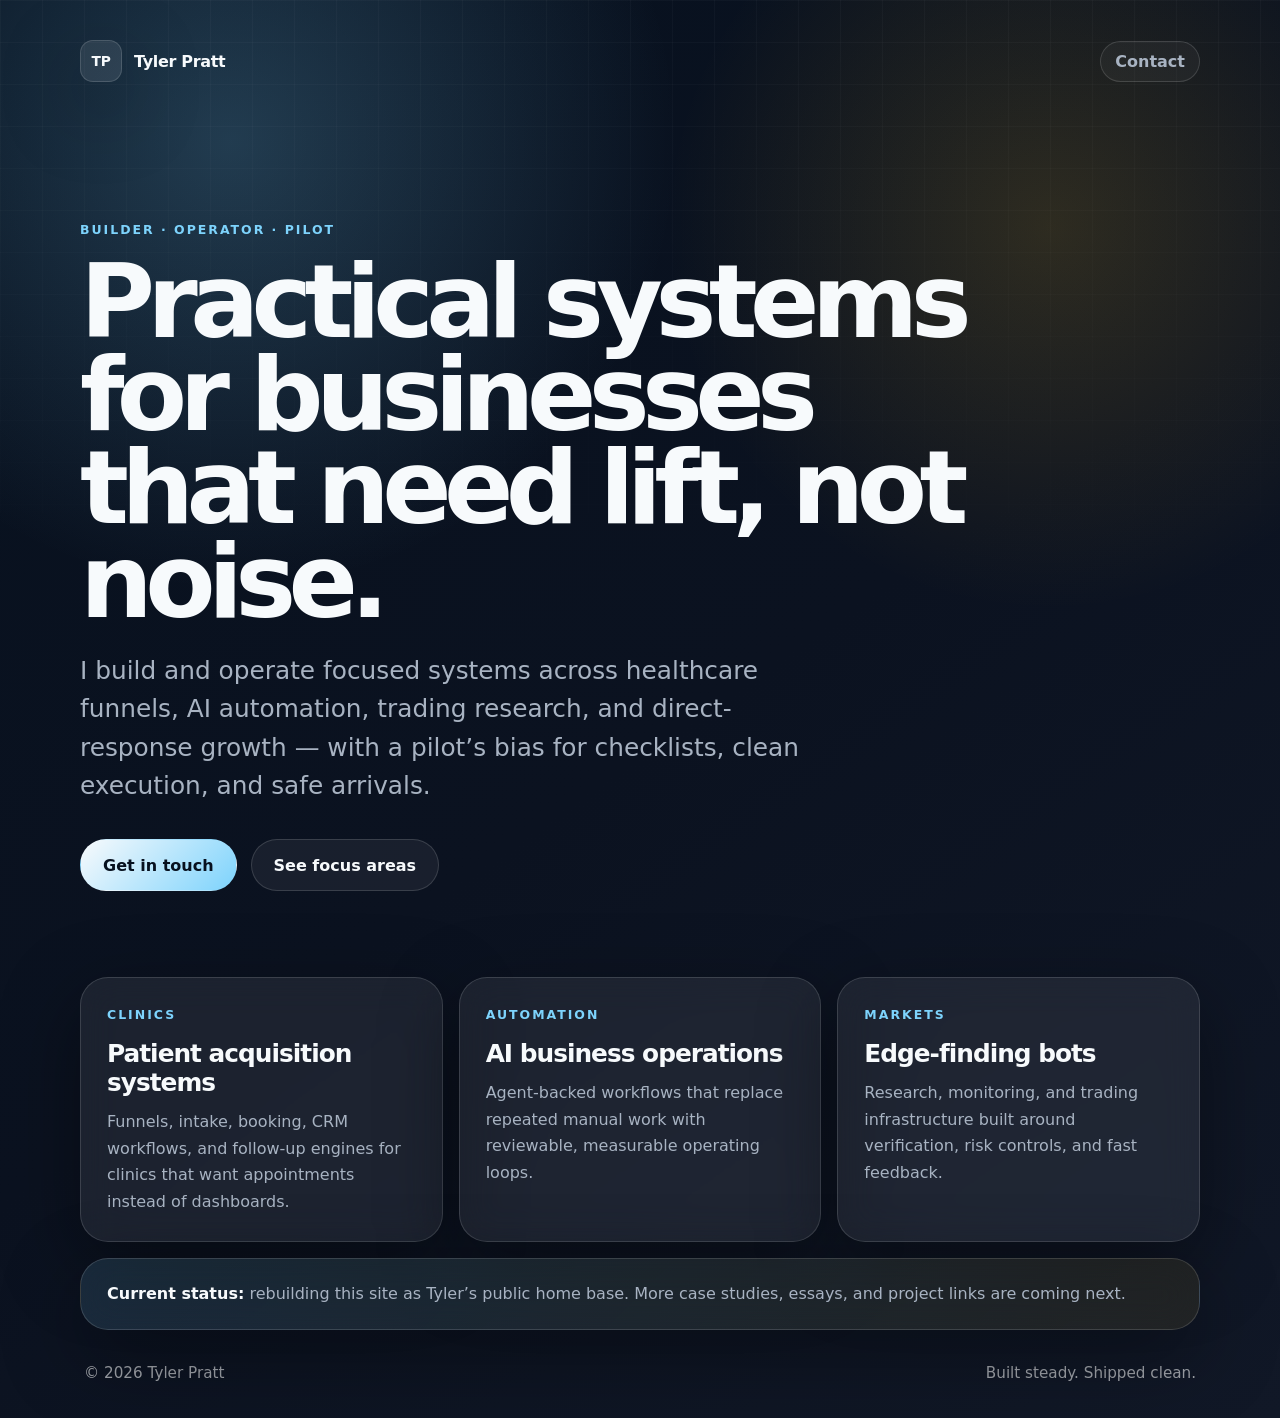
==== index.html @ ebd97095 "Launch tylerpratt.com front page" ====
<!doctype html>
<html lang="en">
<head>
  <meta charset="utf-8" />
  <meta name="viewport" content="width=device-width, initial-scale=1" />
  <title>Tyler Pratt — Builder, Operator, Pilot</title>
  <meta name="description" content="Tyler Pratt builds and operates practical AI, healthcare, trading, and growth systems." />
  <meta property="og:title" content="Tyler Pratt" />
  <meta property="og:description" content="Builder. Operator. Pilot. Practical systems for clinics, growth, automation, and edge-finding." />
  <meta property="og:type" content="website" />
  <meta property="og:url" content="https://tylerpratt.com/" />
  <meta name="theme-color" content="#0b1220" />
  <link rel="icon" href="data:image/svg+xml,%3Csvg xmlns='http://www.w3.org/2000/svg' viewBox='0 0 64 64'%3E%3Crect width='64' height='64' rx='14' fill='%230b1220'/%3E%3Cpath d='M14 20h36v8H36v22h-8V28H14z' fill='%23ffffff'/%3E%3C/svg%3E" />
  <link rel="stylesheet" href="/styles.css" />
</head>
<body>
  <main class="shell">
    <nav class="nav" aria-label="Primary">
      <a class="brand" href="/" aria-label="Tyler Pratt home">
        <span class="mark">TP</span>
        <span>Tyler Pratt</span>
      </a>
      <a class="nav-link" href="mailto:tyler@tylerpratt.com">Contact</a>
    </nav>

    <section class="hero">
      <div class="eyebrow">Builder · Operator · Pilot</div>
      <h1>Practical systems for businesses that need lift, not noise.</h1>
      <p class="lede">I build and operate focused systems across healthcare funnels, AI automation, trading research, and direct-response growth — with a pilot’s bias for checklists, clean execution, and safe arrivals.</p>
      <div class="actions">
        <a class="button primary" href="mailto:tyler@tylerpratt.com">Get in touch</a>
        <a class="button secondary" href="#work">See focus areas</a>
      </div>
    </section>

    <section id="work" class="grid" aria-label="Focus areas">
      <article class="card">
        <span class="kicker">Clinics</span>
        <h2>Patient acquisition systems</h2>
        <p>Funnels, intake, booking, CRM workflows, and follow-up engines for clinics that want appointments instead of dashboards.</p>
      </article>
      <article class="card">
        <span class="kicker">Automation</span>
        <h2>AI business operations</h2>
        <p>Agent-backed workflows that replace repeated manual work with reviewable, measurable operating loops.</p>
      </article>
      <article class="card">
        <span class="kicker">Markets</span>
        <h2>Edge-finding bots</h2>
        <p>Research, monitoring, and trading infrastructure built around verification, risk controls, and fast feedback.</p>
      </article>
    </section>

    <section class="note">
      <p><strong>Current status:</strong> rebuilding this site as Tyler’s public home base. More case studies, essays, and project links are coming next.</p>
    </section>

    <footer>
      <span>© <span id="year"></span> Tyler Pratt</span>
      <span>Built steady. Shipped clean.</span>
    </footer>
  </main>
  <script>document.getElementById('year').textContent = new Date().getFullYear();</script>
</body>
</html>
---- styles.css ----
:root {
  color-scheme: dark;
  --bg: #07111f;
  --panel: rgba(255, 255, 255, 0.07);
  --panel-strong: rgba(255, 255, 255, 0.12);
  --text: #f7fafc;
  --muted: #a8b3c2;
  --line: rgba(255, 255, 255, 0.14);
  --accent: #7dd3fc;
  --accent-2: #fbbf24;
  --shadow: 0 24px 80px rgba(0, 0, 0, 0.38);
  font-family: Inter, ui-sans-serif, system-ui, -apple-system, BlinkMacSystemFont, "Segoe UI", sans-serif;
}

* { box-sizing: border-box; }

html { scroll-behavior: smooth; }

body {
  margin: 0;
  min-height: 100vh;
  color: var(--text);
  background:
    radial-gradient(circle at 18% 10%, rgba(125, 211, 252, 0.22), transparent 28rem),
    radial-gradient(circle at 82% 16%, rgba(251, 191, 36, 0.15), transparent 24rem),
    linear-gradient(145deg, #07111f 0%, #0b1220 52%, #111827 100%);
}

body::before {
  content: "";
  position: fixed;
  inset: 0;
  pointer-events: none;
  background-image: linear-gradient(rgba(255,255,255,0.035) 1px, transparent 1px), linear-gradient(90deg, rgba(255,255,255,0.035) 1px, transparent 1px);
  background-size: 42px 42px;
  mask-image: linear-gradient(to bottom, rgba(0,0,0,0.8), transparent 72%);
}

.shell {
  width: min(1120px, calc(100% - 40px));
  margin: 0 auto;
  padding: 28px 0 36px;
  position: relative;
}

.nav {
  display: flex;
  align-items: center;
  justify-content: space-between;
  gap: 18px;
  padding: 12px 0;
}

.brand, .nav-link, .button {
  color: inherit;
  text-decoration: none;
}

.brand {
  display: inline-flex;
  align-items: center;
  gap: 12px;
  font-weight: 750;
  letter-spacing: -0.02em;
}

.mark {
  width: 42px;
  height: 42px;
  border: 1px solid var(--line);
  border-radius: 13px;
  display: grid;
  place-items: center;
  background: rgba(255, 255, 255, 0.09);
  box-shadow: var(--shadow);
  font-size: 0.86rem;
}

.nav-link {
  color: var(--muted);
  font-weight: 650;
  border: 1px solid var(--line);
  border-radius: 999px;
  padding: 10px 14px;
  background: rgba(255, 255, 255, 0.04);
}

.hero {
  padding: clamp(74px, 10vw, 132px) 0 clamp(54px, 7vw, 86px);
  max-width: 980px;
}

.eyebrow, .kicker {
  color: var(--accent);
  text-transform: uppercase;
  letter-spacing: 0.16em;
  font-size: 0.78rem;
  font-weight: 800;
}

h1 {
  margin: 18px 0 24px;
  max-width: 920px;
  font-size: clamp(3.1rem, 8vw, 7.4rem);
  line-height: 0.91;
  letter-spacing: -0.075em;
}

.lede {
  max-width: 760px;
  margin: 0;
  color: var(--muted);
  font-size: clamp(1.15rem, 2.2vw, 1.55rem);
  line-height: 1.55;
}

.actions {
  display: flex;
  flex-wrap: wrap;
  gap: 14px;
  margin-top: 34px;
}

.button {
  display: inline-flex;
  align-items: center;
  justify-content: center;
  border-radius: 999px;
  min-height: 52px;
  padding: 0 22px;
  font-weight: 800;
  border: 1px solid var(--line);
}

.primary {
  color: #07111f;
  background: linear-gradient(135deg, #f8fafc, #7dd3fc);
  border-color: transparent;
}

.secondary {
  background: rgba(255, 255, 255, 0.06);
}

.grid {
  display: grid;
  grid-template-columns: repeat(3, minmax(0, 1fr));
  gap: 16px;
}

.card, .note {
  border: 1px solid var(--line);
  background: var(--panel);
  backdrop-filter: blur(18px);
  border-radius: 28px;
  box-shadow: var(--shadow);
}

.card {
  padding: 26px;
  min-height: 246px;
}

.card h2 {
  margin: 16px 0 12px;
  font-size: 1.55rem;
  letter-spacing: -0.04em;
}

.card p, .note p {
  color: var(--muted);
  line-height: 1.65;
  margin: 0;
}

.note {
  margin-top: 16px;
  padding: 22px 26px;
  background: linear-gradient(135deg, rgba(125, 211, 252, 0.13), rgba(251, 191, 36, 0.08));
}

.note strong { color: var(--text); }

footer {
  display: flex;
  justify-content: space-between;
  gap: 16px;
  flex-wrap: wrap;
  padding: 34px 4px 0;
  color: rgba(248, 250, 252, 0.62);
  font-size: 0.95rem;
}

@media (max-width: 820px) {
  .shell { width: min(100% - 28px, 1120px); }
  .grid { grid-template-columns: 1fr; }
  .card { min-height: 0; }
  h1 { letter-spacing: -0.06em; }
}
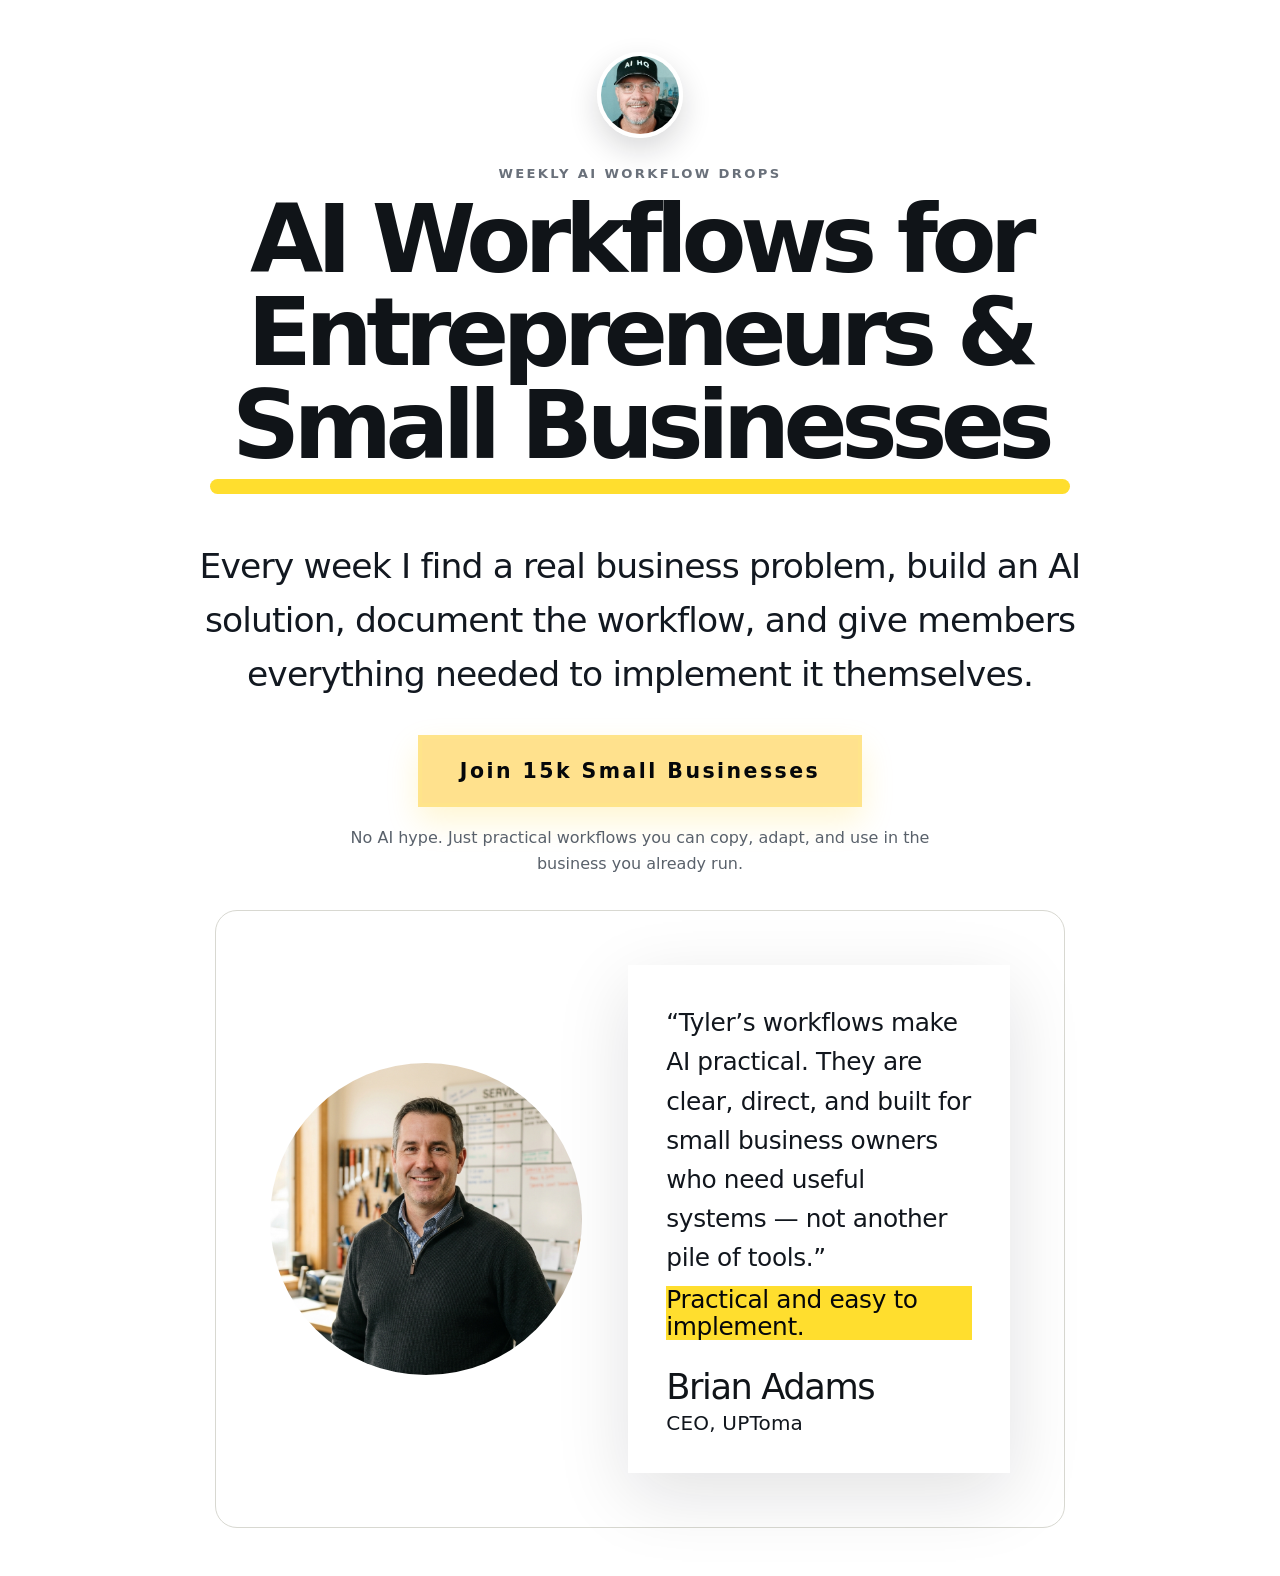
==== commit c0c774d9: "Launch AI workflows landing page" ====
--- a/index.html
+++ b/index.html
@@ -3,63 +3,97 @@
 <head>
   <meta charset="utf-8" />
   <meta name="viewport" content="width=device-width, initial-scale=1" />
-  <title>Tyler Pratt — Builder, Operator, Pilot</title>
-  <meta name="description" content="Tyler Pratt builds and operates practical AI, healthcare, trading, and growth systems." />
-  <meta property="og:title" content="Tyler Pratt" />
-  <meta property="og:description" content="Builder. Operator. Pilot. Practical systems for clinics, growth, automation, and edge-finding." />
+  <title>AI Workflows for Entrepreneurs & Small Businesses | Tyler Pratt</title>
+  <meta name="description" content="Every week Tyler Pratt finds a real business problem, builds an AI solution, documents the workflow, and gives members everything needed to implement it themselves." />
+  <meta property="og:title" content="AI Workflows for Entrepreneurs & Small Businesses" />
+  <meta property="og:description" content="Real AI workflows for real business problems — documented and ready to implement." />
   <meta property="og:type" content="website" />
   <meta property="og:url" content="https://tylerpratt.com/" />
-  <meta name="theme-color" content="#0b1220" />
-  <link rel="icon" href="data:image/svg+xml,%3Csvg xmlns='http://www.w3.org/2000/svg' viewBox='0 0 64 64'%3E%3Crect width='64' height='64' rx='14' fill='%230b1220'/%3E%3Cpath d='M14 20h36v8H36v22h-8V28H14z' fill='%23ffffff'/%3E%3C/svg%3E" />
+  <meta property="og:image" content="https://tylerpratt.com/assets/tyler-ai-hq.png" />
+  <meta name="theme-color" content="#ffffff" />
+  <link rel="icon" href="data:image/svg+xml,%3Csvg xmlns='http://www.w3.org/2000/svg' viewBox='0 0 64 64'%3E%3Crect width='64' height='64' rx='14' fill='%23101418'/%3E%3Cpath d='M14 20h36v8H36v22h-8V28H14z' fill='%23ffde2e'/%3E%3C/svg%3E" />
   <link rel="stylesheet" href="/styles.css" />
 </head>
 <body>
-  <main class="shell">
-    <nav class="nav" aria-label="Primary">
-      <a class="brand" href="/" aria-label="Tyler Pratt home">
-        <span class="mark">TP</span>
-        <span>Tyler Pratt</span>
-      </a>
-      <a class="nav-link" href="mailto:tyler@tylerpratt.com">Contact</a>
-    </nav>
+  <main class="page-shell">
+    <section class="hero" aria-labelledby="hero-title">
+      <img class="founder-photo" src="/assets/tyler-ai-hq.png" alt="Tyler Pratt wearing an AI HQ hat" />
 
-    <section class="hero">
-      <div class="eyebrow">Builder · Operator · Pilot</div>
-      <h1>Practical systems for businesses that need lift, not noise.</h1>
-      <p class="lede">I build and operate focused systems across healthcare funnels, AI automation, trading research, and direct-response growth — with a pilot’s bias for checklists, clean execution, and safe arrivals.</p>
-      <div class="actions">
-        <a class="button primary" href="mailto:tyler@tylerpratt.com">Get in touch</a>
-        <a class="button secondary" href="#work">See focus areas</a>
+      <p class="eyebrow">Weekly AI workflow drops</p>
+      <h1 id="hero-title">AI Workflows for Entrepreneurs &amp; Small Businesses</h1>
+      <div class="underline" aria-hidden="true"></div>
+      <p class="subtitle">Every week I find a real business problem, build an AI solution, document the workflow, and give members everything needed to implement it themselves.</p>
+
+      <button class="cta-button" type="button" data-open-modal>Join 15k Small Businesses</button>
+
+      <p class="microcopy">No AI hype. Just practical workflows you can copy, adapt, and use in the business you already run.</p>
+    </section>
+
+    <section class="testimonial" aria-labelledby="testimonial-title">
+      <div class="testimonial-card">
+        <div class="testimonial-image-wrap">
+          <img src="/assets/brian-adams-uptoma.jpeg" alt="Brian Adams, CEO of UPToma" />
+        </div>
+        <div class="quote-card">
+          <p id="testimonial-title" class="quote">“Tyler’s workflows make AI practical. They are clear, direct, and built for small business owners who need useful systems — not another pile of tools.”</p>
+          <p class="name">Brian Adams</p>
+          <p class="role">CEO, UPToma</p>
+        </div>
       </div>
     </section>
+  </main>
 
-    <section id="work" class="grid" aria-label="Focus areas">
-      <article class="card">
-        <span class="kicker">Clinics</span>
-        <h2>Patient acquisition systems</h2>
-        <p>Funnels, intake, booking, CRM workflows, and follow-up engines for clinics that want appointments instead of dashboards.</p>
-      </article>
-      <article class="card">
-        <span class="kicker">Automation</span>
-        <h2>AI business operations</h2>
-        <p>Agent-backed workflows that replace repeated manual work with reviewable, measurable operating loops.</p>
-      </article>
-      <article class="card">
-        <span class="kicker">Markets</span>
-        <h2>Edge-finding bots</h2>
-        <p>Research, monitoring, and trading infrastructure built around verification, risk controls, and fast feedback.</p>
-      </article>
-    </section>
+  <div class="modal-backdrop" data-modal hidden>
+    <div class="modal" role="dialog" aria-modal="true" aria-labelledby="modal-title" aria-describedby="modal-copy">
+      <button class="close-button" type="button" aria-label="Close popup" data-close-modal>&times;</button>
+      <p class="modal-kicker">Join the weekly workflow list</p>
+      <h2 id="modal-title">Get the next AI workflow.</h2>
+      <p id="modal-copy">Drop your email and I’ll send practical AI workflow breakdowns for entrepreneurs and small business owners.</p>
+      <form class="signup-form" id="signup-form">
+        <label class="sr-only" for="email">Email address</label>
+        <input id="email" name="email" type="email" inputmode="email" autocomplete="email" placeholder="Email address" required />
+        <button type="submit">Join 15k Small Businesses</button>
+      </form>
+      <p class="form-note" data-form-note>We’ll connect this to the live email system next.</p>
+    </div>
+  </div>
 
-    <section class="note">
-      <p><strong>Current status:</strong> rebuilding this site as Tyler’s public home base. More case studies, essays, and project links are coming next.</p>
-    </section>
+  <script>
+    const modal = document.querySelector('[data-modal]');
+    const openButtons = document.querySelectorAll('[data-open-modal]');
+    const closeButtons = document.querySelectorAll('[data-close-modal]');
+    const emailInput = document.querySelector('#email');
+    const form = document.querySelector('#signup-form');
+    const note = document.querySelector('[data-form-note]');
 
-    <footer>
-      <span>© <span id="year"></span> Tyler Pratt</span>
-      <span>Built steady. Shipped clean.</span>
-    </footer>
-  </main>
-  <script>document.getElementById('year').textContent = new Date().getFullYear();</script>
+    function openModal() {
+      modal.hidden = false;
+      document.body.classList.add('modal-open');
+      setTimeout(() => emailInput.focus(), 50);
+    }
+
+    function closeModal() {
+      modal.hidden = true;
+      document.body.classList.remove('modal-open');
+    }
+
+    openButtons.forEach((button) => button.addEventListener('click', openModal));
+    closeButtons.forEach((button) => button.addEventListener('click', closeModal));
+
+    modal.addEventListener('click', (event) => {
+      if (event.target === modal) closeModal();
+    });
+
+    document.addEventListener('keydown', (event) => {
+      if (event.key === 'Escape' && !modal.hidden) closeModal();
+    });
+
+    form.addEventListener('submit', (event) => {
+      event.preventDefault();
+      const email = new FormData(form).get('email');
+      note.textContent = `You're on the early list: ${email}`;
+      form.reset();
+    });
+  </script>
 </body>
 </html>
--- a/styles.css
+++ b/styles.css
@@ -1,14 +1,12 @@
 :root {
-  color-scheme: dark;
-  --bg: #07111f;
-  --panel: rgba(255, 255, 255, 0.07);
-  --panel-strong: rgba(255, 255, 255, 0.12);
-  --text: #f7fafc;
-  --muted: #a8b3c2;
-  --line: rgba(255, 255, 255, 0.14);
-  --accent: #7dd3fc;
-  --accent-2: #fbbf24;
-  --shadow: 0 24px 80px rgba(0, 0, 0, 0.38);
+  --bg: #ffffff;
+  --text: #101418;
+  --muted: #333b43;
+  --soft: #f6f6f3;
+  --line: #d8d8d1;
+  --accent: #ffde2e;
+  --accent-soft: #ffe48a;
+  --shadow: 0 22px 70px rgba(16, 20, 24, 0.12);
   font-family: Inter, ui-sans-serif, system-ui, -apple-system, BlinkMacSystemFont, "Segoe UI", sans-serif;
 }
 
@@ -19,181 +17,291 @@
 body {
   margin: 0;
   min-height: 100vh;
+  background: var(--bg);
   color: var(--text);
-  background:
-    radial-gradient(circle at 18% 10%, rgba(125, 211, 252, 0.22), transparent 28rem),
-    radial-gradient(circle at 82% 16%, rgba(251, 191, 36, 0.15), transparent 24rem),
-    linear-gradient(145deg, #07111f 0%, #0b1220 52%, #111827 100%);
-}
-
-body::before {
-  content: "";
+}
+
+body.modal-open { overflow: hidden; }
+
+button,
+input { font: inherit; }
+
+.page-shell {
+  width: min(1120px, calc(100% - 32px));
+  margin: 0 auto;
+  padding: clamp(28px, 5vw, 52px) 0 48px;
+}
+
+.hero {
+  display: flex;
+  flex-direction: column;
+  align-items: center;
+  text-align: center;
+}
+
+.founder-photo {
+  width: 86px;
+  height: 86px;
+  border-radius: 50%;
+  object-fit: cover;
+  object-position: center 24%;
+  box-shadow: 0 12px 30px rgba(16, 20, 24, 0.16);
+  border: 4px solid #fff;
+  margin-bottom: 28px;
+}
+
+.eyebrow {
+  margin: 0 0 12px;
+  color: #69707a;
+  font-size: 0.82rem;
+  font-weight: 850;
+  letter-spacing: 0.18em;
+  text-transform: uppercase;
+}
+
+h1 {
+  max-width: 1010px;
+  margin: 0;
+  font-size: clamp(3.2rem, 7.4vw, 6.45rem);
+  line-height: 0.98;
+  letter-spacing: -0.07em;
+  font-weight: 880;
+}
+
+.underline {
+  width: min(860px, 92%);
+  height: 15px;
+  border-radius: 999px;
+  background: var(--accent);
+  margin: 8px 0 clamp(32px, 4vw, 46px);
+}
+
+.subtitle {
+  max-width: 900px;
+  margin: 0;
+  color: #121820;
+  font-size: clamp(1.45rem, 2.7vw, 2.25rem);
+  line-height: 1.55;
+  letter-spacing: -0.025em;
+}
+
+.cta-button {
+  margin-top: 34px;
+  border: 4px solid var(--accent-soft);
+  background: #ffe18d;
+  color: #05070a;
+  min-height: 72px;
+  padding: 0 38px;
+  font-size: clamp(1rem, 2vw, 1.28rem);
+  font-weight: 900;
+  letter-spacing: 0.12em;
+  cursor: pointer;
+  box-shadow: 0 14px 32px rgba(255, 204, 0, 0.18);
+  transition: transform 160ms ease, box-shadow 160ms ease, background 160ms ease;
+}
+
+.cta-button:hover,
+.cta-button:focus-visible {
+  transform: translateY(-2px);
+  background: var(--accent);
+  box-shadow: 0 18px 42px rgba(255, 204, 0, 0.26);
+}
+
+.microcopy {
+  max-width: 640px;
+  margin: 18px auto 0;
+  color: #59616b;
+  font-size: 1rem;
+  line-height: 1.6;
+}
+
+.testimonial {
+  margin-top: 34px;
+  display: flex;
+  justify-content: center;
+}
+
+.testimonial-card {
+  width: min(850px, 100%);
+  display: grid;
+  grid-template-columns: 0.9fr 1.1fr;
+  gap: clamp(22px, 5vw, 46px);
+  align-items: center;
+  border: 1px solid var(--line);
+  border-radius: 22px;
+  padding: clamp(24px, 5vw, 54px);
+  background: #fff;
+}
+
+.testimonial-image-wrap {
+  aspect-ratio: 1;
+  width: 100%;
+  max-width: 325px;
+  justify-self: center;
+  border-radius: 50%;
+  overflow: hidden;
+  background: var(--soft);
+}
+
+.testimonial-image-wrap img {
+  width: 100%;
+  height: 100%;
+  object-fit: cover;
+  object-position: center;
+}
+
+.quote-card {
+  background: #fff;
+  padding: clamp(24px, 4vw, 38px);
+  box-shadow: var(--shadow);
+}
+
+.quote {
+  margin: 0;
+  color: #11161d;
+  font-size: clamp(1.15rem, 2vw, 1.55rem);
+  line-height: 1.58;
+  letter-spacing: -0.015em;
+}
+
+.quote::after {
+  content: "Practical and easy to implement.";
+  display: table;
+  margin-top: 8px;
+  background: var(--accent);
+  color: #05070a;
+  line-height: 1.1;
+}
+
+.name {
+  margin: 28px 0 4px;
+  font-size: clamp(1.65rem, 3vw, 2.2rem);
+  line-height: 1.1;
+  letter-spacing: -0.04em;
+}
+
+.role {
+  margin: 0;
+  font-size: clamp(1rem, 2vw, 1.25rem);
+  color: #11161d;
+  letter-spacing: 0.01em;
+}
+
+.modal-backdrop {
   position: fixed;
   inset: 0;
-  pointer-events: none;
-  background-image: linear-gradient(rgba(255,255,255,0.035) 1px, transparent 1px), linear-gradient(90deg, rgba(255,255,255,0.035) 1px, transparent 1px);
-  background-size: 42px 42px;
-  mask-image: linear-gradient(to bottom, rgba(0,0,0,0.8), transparent 72%);
-}
-
-.shell {
-  width: min(1120px, calc(100% - 40px));
-  margin: 0 auto;
-  padding: 28px 0 36px;
+  z-index: 20;
+  display: grid;
+  place-items: center;
+  padding: 20px;
+  background: rgba(16, 20, 24, 0.58);
+  backdrop-filter: blur(8px);
+}
+
+.modal-backdrop[hidden] { display: none; }
+
+.modal {
   position: relative;
-}
-
-.nav {
-  display: flex;
-  align-items: center;
-  justify-content: space-between;
-  gap: 18px;
-  padding: 12px 0;
-}
-
-.brand, .nav-link, .button {
-  color: inherit;
-  text-decoration: none;
-}
-
-.brand {
-  display: inline-flex;
-  align-items: center;
-  gap: 12px;
-  font-weight: 750;
-  letter-spacing: -0.02em;
-}
-
-.mark {
+  width: min(540px, 100%);
+  border-radius: 26px;
+  background: #fff;
+  padding: clamp(28px, 5vw, 42px);
+  box-shadow: 0 24px 90px rgba(0, 0, 0, 0.28);
+}
+
+.close-button {
+  position: absolute;
+  top: 14px;
+  right: 16px;
   width: 42px;
   height: 42px;
-  border: 1px solid var(--line);
-  border-radius: 13px;
+  border: 0;
+  border-radius: 50%;
+  background: #f0f0eb;
+  color: #11161d;
+  font-size: 2rem;
+  line-height: 1;
+  cursor: pointer;
+}
+
+.modal-kicker {
+  margin: 0 0 10px;
+  color: #69707a;
+  font-size: 0.76rem;
+  font-weight: 850;
+  letter-spacing: 0.18em;
+  text-transform: uppercase;
+}
+
+.modal h2 {
+  margin: 0 0 12px;
+  font-size: clamp(2.1rem, 6vw, 3.4rem);
+  line-height: 0.98;
+  letter-spacing: -0.06em;
+}
+
+.modal p {
+  color: #3a424c;
+  line-height: 1.6;
+}
+
+.signup-form {
   display: grid;
-  place-items: center;
-  background: rgba(255, 255, 255, 0.09);
-  box-shadow: var(--shadow);
-  font-size: 0.86rem;
-}
-
-.nav-link {
-  color: var(--muted);
-  font-weight: 650;
-  border: 1px solid var(--line);
+  grid-template-columns: 1fr;
+  gap: 12px;
+  margin-top: 22px;
+}
+
+.signup-form input {
+  width: 100%;
+  min-height: 58px;
+  border: 1px solid #dfe4ea;
   border-radius: 999px;
-  padding: 10px 14px;
-  background: rgba(255, 255, 255, 0.04);
-}
-
-.hero {
-  padding: clamp(74px, 10vw, 132px) 0 clamp(54px, 7vw, 86px);
-  max-width: 980px;
-}
-
-.eyebrow, .kicker {
-  color: var(--accent);
-  text-transform: uppercase;
-  letter-spacing: 0.16em;
-  font-size: 0.78rem;
-  font-weight: 800;
-}
-
-h1 {
-  margin: 18px 0 24px;
-  max-width: 920px;
-  font-size: clamp(3.1rem, 8vw, 7.4rem);
-  line-height: 0.91;
-  letter-spacing: -0.075em;
-}
-
-.lede {
-  max-width: 760px;
-  margin: 0;
-  color: var(--muted);
-  font-size: clamp(1.15rem, 2.2vw, 1.55rem);
-  line-height: 1.55;
-}
-
-.actions {
-  display: flex;
-  flex-wrap: wrap;
-  gap: 14px;
-  margin-top: 34px;
-}
-
-.button {
-  display: inline-flex;
-  align-items: center;
-  justify-content: center;
+  padding: 0 20px;
+  background: #fbfbfa;
+  color: var(--text);
+  outline: none;
+}
+
+.signup-form input:focus {
+  border-color: var(--accent);
+  box-shadow: 0 0 0 4px rgba(255, 222, 46, 0.28);
+}
+
+.signup-form button {
+  min-height: 58px;
+  border: 0;
   border-radius: 999px;
-  min-height: 52px;
-  padding: 0 22px;
-  font-weight: 800;
-  border: 1px solid var(--line);
-}
-
-.primary {
-  color: #07111f;
-  background: linear-gradient(135deg, #f8fafc, #7dd3fc);
-  border-color: transparent;
-}
-
-.secondary {
-  background: rgba(255, 255, 255, 0.06);
-}
-
-.grid {
-  display: grid;
-  grid-template-columns: repeat(3, minmax(0, 1fr));
-  gap: 16px;
-}
-
-.card, .note {
-  border: 1px solid var(--line);
-  background: var(--panel);
-  backdrop-filter: blur(18px);
-  border-radius: 28px;
-  box-shadow: var(--shadow);
-}
-
-.card {
-  padding: 26px;
-  min-height: 246px;
-}
-
-.card h2 {
-  margin: 16px 0 12px;
-  font-size: 1.55rem;
-  letter-spacing: -0.04em;
-}
-
-.card p, .note p {
-  color: var(--muted);
-  line-height: 1.65;
-  margin: 0;
-}
-
-.note {
-  margin-top: 16px;
-  padding: 22px 26px;
-  background: linear-gradient(135deg, rgba(125, 211, 252, 0.13), rgba(251, 191, 36, 0.08));
-}
-
-.note strong { color: var(--text); }
-
-footer {
-  display: flex;
-  justify-content: space-between;
-  gap: 16px;
-  flex-wrap: wrap;
-  padding: 34px 4px 0;
-  color: rgba(248, 250, 252, 0.62);
+  background: var(--accent);
+  color: #05070a;
+  font-weight: 900;
+  cursor: pointer;
+}
+
+.form-note {
+  margin: 12px 0 0;
   font-size: 0.95rem;
-}
-
-@media (max-width: 820px) {
-  .shell { width: min(100% - 28px, 1120px); }
-  .grid { grid-template-columns: 1fr; }
-  .card { min-height: 0; }
-  h1 { letter-spacing: -0.06em; }
-}
+  color: #6b7280;
+}
+
+.sr-only {
+  position: absolute;
+  width: 1px;
+  height: 1px;
+  padding: 0;
+  margin: -1px;
+  overflow: hidden;
+  clip: rect(0, 0, 0, 0);
+  white-space: nowrap;
+  border: 0;
+}
+
+@media (max-width: 760px) {
+  .page-shell { width: min(100% - 24px, 1120px); }
+  h1 { font-size: clamp(2.75rem, 14vw, 4.6rem); }
+  .subtitle { font-size: 1.25rem; }
+  .underline { height: 10px; width: 96%; }
+  .cta-button { width: 100%; padding: 0 18px; letter-spacing: 0.06em; }
+  .testimonial-card { grid-template-columns: 1fr; }
+  .quote-card { padding: 24px; }
+}
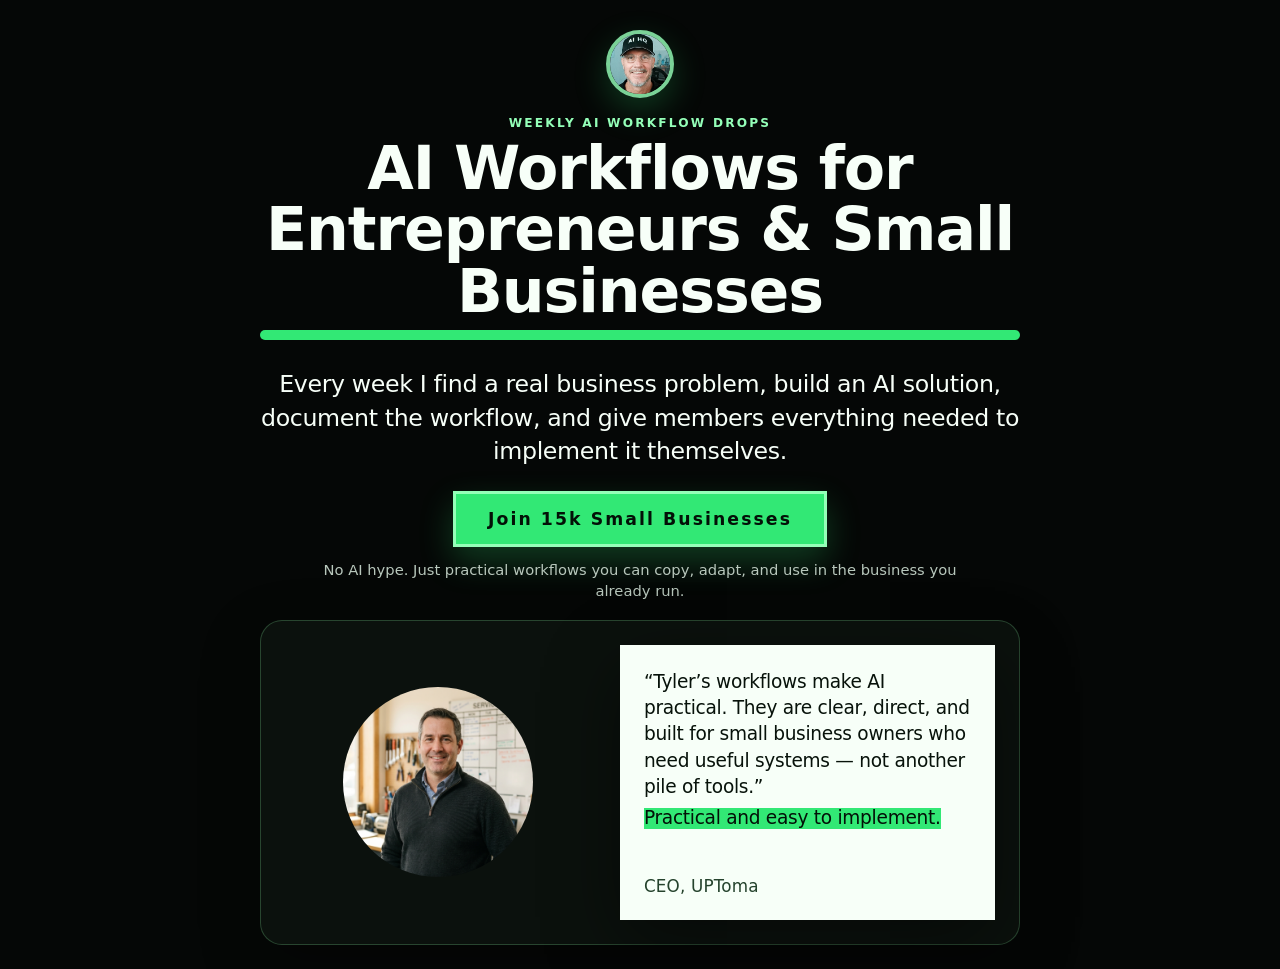
==== commit 0dd3b6f6: "Wire homepage signup to daily emails" ====
--- a/index.html
+++ b/index.html
@@ -54,7 +54,7 @@
         <input id="email" name="email" type="email" inputmode="email" autocomplete="email" placeholder="Email address" required />
         <button type="submit">Join 15k Small Businesses</button>
       </form>
-      <p class="form-note" data-form-note>We’ll connect this to the live email system next.</p>
+      <p class="form-note" data-form-note>No spam. Practical workflow emails only.</p>
     </div>
   </div>
 
@@ -88,11 +88,26 @@
       if (event.key === 'Escape' && !modal.hidden) closeModal();
     });
 
-    form.addEventListener('submit', (event) => {
+    form.addEventListener('submit', async (event) => {
       event.preventDefault();
-      const email = new FormData(form).get('email');
-      note.textContent = `You're on the early list: ${email}`;
-      form.reset();
+      const submitButton = form.querySelector('button[type="submit"]');
+      const email = String(new FormData(form).get('email') || '').trim();
+      note.textContent = 'Adding you to the daily workflow emails...';
+      submitButton.disabled = true;
+
+      try {
+        const response = await fetch('/api/grab', {
+          method: 'POST',
+          headers: { 'Content-Type': 'application/json' },
+          body: JSON.stringify({ email, source: 'tylerpratt-homepage-daily-emails' }),
+        });
+        const result = await response.json().catch(() => ({}));
+        if (!response.ok || !result.ok) throw new Error(result.error || 'Signup failed');
+        window.location.href = '/thank-you.html?lead=1';
+      } catch (error) {
+        note.textContent = 'Something did not go through. Try again in a second.';
+        submitButton.disabled = false;
+      }
     });
   </script>
 </body>
--- a/styles.css
+++ b/styles.css
@@ -1,12 +1,12 @@
 :root {
-  --bg: #ffffff;
-  --text: #101418;
-  --muted: #333b43;
-  --soft: #f6f6f3;
-  --line: #d8d8d1;
-  --accent: #ffde2e;
-  --accent-soft: #ffe48a;
-  --shadow: 0 22px 70px rgba(16, 20, 24, 0.12);
+  --bg: #050706;
+  --text: #f7fff8;
+  --muted: #b8c7bc;
+  --soft: #101611;
+  --line: rgba(141, 255, 167, 0.22);
+  --accent: #32e875;
+  --accent-soft: #94ffb8;
+  --shadow: 0 22px 70px rgba(0, 0, 0, 0.44);
   font-family: Inter, ui-sans-serif, system-ui, -apple-system, BlinkMacSystemFont, "Segoe UI", sans-serif;
 }
 
@@ -29,7 +29,7 @@
 .page-shell {
   width: min(1120px, calc(100% - 32px));
   margin: 0 auto;
-  padding: clamp(28px, 5vw, 52px) 0 48px;
+  padding: clamp(18px, 2.5vw, 30px) 0 24px;
 }
 
 .hero {
@@ -40,20 +40,20 @@
 }
 
 .founder-photo {
-  width: 86px;
-  height: 86px;
+  width: 68px;
+  height: 68px;
   border-radius: 50%;
   object-fit: cover;
   object-position: center 24%;
-  box-shadow: 0 12px 30px rgba(16, 20, 24, 0.16);
-  border: 4px solid #fff;
-  margin-bottom: 28px;
+  box-shadow: 0 12px 34px rgba(50, 232, 117, 0.22);
+  border: 4px solid rgba(148, 255, 184, 0.82);
+  margin-bottom: 18px;
 }
 
 .eyebrow {
-  margin: 0 0 12px;
-  color: #69707a;
-  font-size: 0.82rem;
+  margin: 0 0 8px;
+  color: var(--accent-soft);
+  font-size: 0.76rem;
   font-weight: 850;
   letter-spacing: 0.18em;
   text-transform: uppercase;
@@ -62,81 +62,82 @@
 h1 {
   max-width: 1010px;
   margin: 0;
-  font-size: clamp(3.2rem, 7.4vw, 6.45rem);
-  line-height: 0.98;
-  letter-spacing: -0.07em;
+  font-size: clamp(2.25rem, 4.7vw, 4.15rem);
+  line-height: 1.02;
+  letter-spacing: -0.018em;
   font-weight: 880;
 }
 
 .underline {
-  width: min(860px, 92%);
-  height: 15px;
+  width: min(760px, 86%);
+  height: 10px;
   border-radius: 999px;
   background: var(--accent);
-  margin: 8px 0 clamp(32px, 4vw, 46px);
+  margin: 8px 0 clamp(18px, 2.4vw, 28px);
 }
 
 .subtitle {
-  max-width: 900px;
-  margin: 0;
-  color: #121820;
-  font-size: clamp(1.45rem, 2.7vw, 2.25rem);
-  line-height: 1.55;
-  letter-spacing: -0.025em;
+  max-width: 790px;
+  margin: 0;
+  color: var(--text);
+  font-size: clamp(1.1rem, 1.85vw, 1.55rem);
+  line-height: 1.42;
+  letter-spacing: -0.015em;
 }
 
 .cta-button {
-  margin-top: 34px;
-  border: 4px solid var(--accent-soft);
-  background: #ffe18d;
-  color: #05070a;
-  min-height: 72px;
-  padding: 0 38px;
-  font-size: clamp(1rem, 2vw, 1.28rem);
+  margin-top: 22px;
+  border: 3px solid var(--accent-soft);
+  background: var(--accent);
+  color: #031007;
+  min-height: 56px;
+  padding: 0 32px;
+  font-size: clamp(0.95rem, 1.45vw, 1.08rem);
   font-weight: 900;
   letter-spacing: 0.12em;
   cursor: pointer;
-  box-shadow: 0 14px 32px rgba(255, 204, 0, 0.18);
+  box-shadow: 0 14px 34px rgba(50, 232, 117, 0.24);
   transition: transform 160ms ease, box-shadow 160ms ease, background 160ms ease;
 }
 
 .cta-button:hover,
 .cta-button:focus-visible {
   transform: translateY(-2px);
-  background: var(--accent);
-  box-shadow: 0 18px 42px rgba(255, 204, 0, 0.26);
+  background: var(--accent-soft);
+  box-shadow: 0 18px 46px rgba(50, 232, 117, 0.34);
 }
 
 .microcopy {
   max-width: 640px;
-  margin: 18px auto 0;
-  color: #59616b;
-  font-size: 1rem;
-  line-height: 1.6;
+  margin: 12px auto 0;
+  color: var(--muted);
+  font-size: 0.92rem;
+  line-height: 1.45;
 }
 
 .testimonial {
-  margin-top: 34px;
+  margin-top: 18px;
   display: flex;
   justify-content: center;
 }
 
 .testimonial-card {
-  width: min(850px, 100%);
+  width: min(760px, 100%);
   display: grid;
   grid-template-columns: 0.9fr 1.1fr;
-  gap: clamp(22px, 5vw, 46px);
+  gap: clamp(16px, 3vw, 28px);
   align-items: center;
   border: 1px solid var(--line);
   border-radius: 22px;
-  padding: clamp(24px, 5vw, 54px);
-  background: #fff;
+  padding: clamp(16px, 2.4vw, 24px);
+  background: rgba(13, 19, 15, 0.92);
+  box-shadow: 0 20px 60px rgba(0, 0, 0, 0.28);
 }
 
 .testimonial-image-wrap {
   aspect-ratio: 1;
   width: 100%;
-  max-width: 325px;
+  max-width: 190px;
   justify-self: center;
   border-radius: 50%;
   overflow: hidden;
@@ -151,16 +152,16 @@
 }
 
 .quote-card {
-  background: #fff;
-  padding: clamp(24px, 4vw, 38px);
+  background: #f7fff8;
+  padding: clamp(18px, 2.4vw, 24px);
   box-shadow: var(--shadow);
 }
 
 .quote {
   margin: 0;
-  color: #11161d;
-  font-size: clamp(1.15rem, 2vw, 1.55rem);
-  line-height: 1.58;
+  color: #07120a;
+  font-size: clamp(0.98rem, 1.45vw, 1.16rem);
+  line-height: 1.42;
   letter-spacing: -0.015em;
 }
 
@@ -169,21 +170,21 @@
   display: table;
   margin-top: 8px;
   background: var(--accent);
-  color: #05070a;
+  color: #031007;
   line-height: 1.1;
 }
 
 .name {
-  margin: 28px 0 4px;
-  font-size: clamp(1.65rem, 3vw, 2.2rem);
+  margin: 16px 0 3px;
+  font-size: clamp(1.25rem, 2vw, 1.6rem);
   line-height: 1.1;
   letter-spacing: -0.04em;
 }
 
 .role {
   margin: 0;
-  font-size: clamp(1rem, 2vw, 1.25rem);
-  color: #11161d;
+  font-size: clamp(0.92rem, 1.4vw, 1.05rem);
+  color: #25432d;
   letter-spacing: 0.01em;
 }
 
@@ -194,7 +195,7 @@
   display: grid;
   place-items: center;
   padding: 20px;
-  background: rgba(16, 20, 24, 0.58);
+  background: rgba(0, 0, 0, 0.72);
   backdrop-filter: blur(8px);
 }
 
@@ -204,9 +205,11 @@
   position: relative;
   width: min(540px, 100%);
   border-radius: 26px;
-  background: #fff;
+  background: #07120a;
+  color: var(--text);
+  border: 1px solid var(--line);
   padding: clamp(28px, 5vw, 42px);
-  box-shadow: 0 24px 90px rgba(0, 0, 0, 0.28);
+  box-shadow: 0 24px 90px rgba(0, 0, 0, 0.48);
 }
 
 .close-button {
@@ -217,8 +220,8 @@
   height: 42px;
   border: 0;
   border-radius: 50%;
-  background: #f0f0eb;
-  color: #11161d;
+  background: #112017;
+  color: var(--text);
   font-size: 2rem;
   line-height: 1;
   cursor: pointer;
@@ -226,7 +229,7 @@
 
 .modal-kicker {
   margin: 0 0 10px;
-  color: #69707a;
+  color: var(--accent-soft);
   font-size: 0.76rem;
   font-weight: 850;
   letter-spacing: 0.18em;
@@ -241,7 +244,7 @@
 }
 
 .modal p {
-  color: #3a424c;
+  color: var(--muted);
   line-height: 1.6;
 }
 
@@ -255,17 +258,17 @@
 .signup-form input {
   width: 100%;
   min-height: 58px;
-  border: 1px solid #dfe4ea;
+  border: 1px solid rgba(148, 255, 184, 0.26);
   border-radius: 999px;
   padding: 0 20px;
-  background: #fbfbfa;
+  background: #0d130f;
   color: var(--text);
   outline: none;
 }
 
 .signup-form input:focus {
   border-color: var(--accent);
-  box-shadow: 0 0 0 4px rgba(255, 222, 46, 0.28);
+  box-shadow: 0 0 0 4px rgba(50, 232, 117, 0.24);
 }
 
 .signup-form button {
@@ -273,15 +276,65 @@
   border: 0;
   border-radius: 999px;
   background: var(--accent);
-  color: #05070a;
+  color: #031007;
   font-weight: 900;
   cursor: pointer;
+}
+
+.signup-form button:disabled {
+  cursor: wait;
+  opacity: 0.72;
+}
+
+.thank-you-shell {
+  min-height: 100vh;
+  width: min(920px, calc(100% - 32px));
+  margin: 0 auto;
+  display: grid;
+  place-items: center;
+  padding: 48px 0;
+}
+
+.thank-you-card {
+  width: 100%;
+  border: 1px solid var(--line);
+  border-radius: 30px;
+  background: rgba(13, 19, 15, 0.94);
+  box-shadow: 0 24px 90px rgba(0, 0, 0, 0.38);
+  padding: clamp(28px, 6vw, 64px);
+  text-align: center;
+}
+
+.thank-you-card h1 {
+  max-width: 780px;
+  margin: 0 auto;
+  font-size: clamp(2.25rem, 6vw, 4.4rem);
+}
+
+.thank-you-card .underline {
+  margin-left: auto;
+  margin-right: auto;
+}
+
+.thank-you-copy {
+  max-width: 690px;
+  margin: 22px auto 0;
+  color: var(--muted);
+  font-size: clamp(1rem, 1.8vw, 1.2rem);
+  line-height: 1.6;
+}
+
+.thank-you-cta {
+  display: inline-flex;
+  align-items: center;
+  justify-content: center;
+  text-decoration: none;
 }
 
 .form-note {
   margin: 12px 0 0;
   font-size: 0.95rem;
-  color: #6b7280;
+  color: var(--muted);
 }
 
 .sr-only {
@@ -298,10 +351,10 @@
 
 @media (max-width: 760px) {
   .page-shell { width: min(100% - 24px, 1120px); }
-  h1 { font-size: clamp(2.75rem, 14vw, 4.6rem); }
-  .subtitle { font-size: 1.25rem; }
+  h1 { font-size: clamp(2.05rem, 10vw, 3.4rem); }
+  .subtitle { font-size: 1.05rem; }
   .underline { height: 10px; width: 96%; }
   .cta-button { width: 100%; padding: 0 18px; letter-spacing: 0.06em; }
-  .testimonial-card { grid-template-columns: 1fr; }
-  .quote-card { padding: 24px; }
-}
+  .testimonial-card { grid-template-columns: 1fr; padding: 16px; }
+  .quote-card { padding: 16px; }
+}
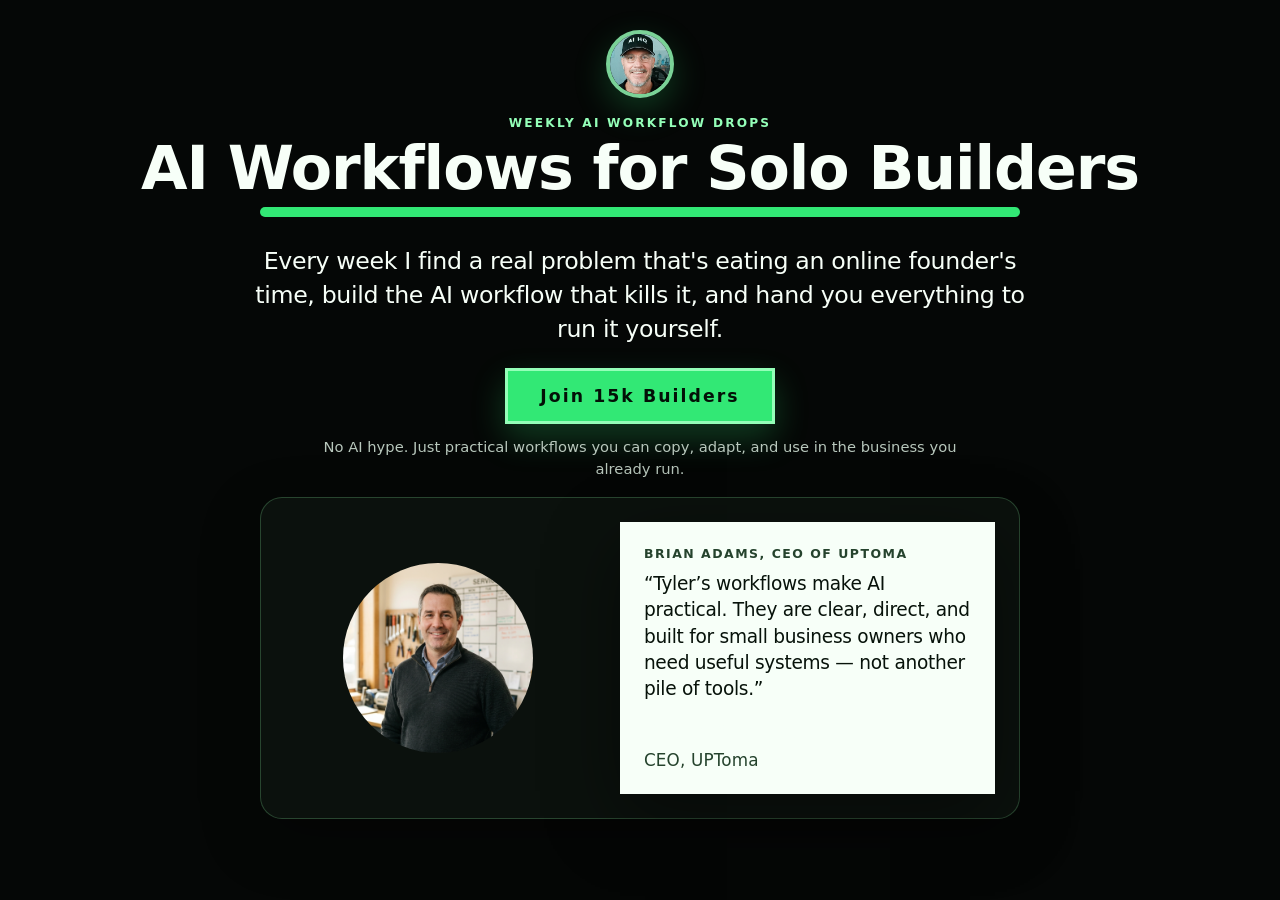
==== commit 4b62f8d6: "Update homepage weekly AI workflow copy" ====
--- a/index.html
+++ b/index.html
@@ -3,10 +3,10 @@
 <head>
   <meta charset="utf-8" />
   <meta name="viewport" content="width=device-width, initial-scale=1" />
-  <title>AI Workflows for Entrepreneurs & Small Businesses | Tyler Pratt</title>
-  <meta name="description" content="Every week Tyler Pratt finds a real business problem, builds an AI solution, documents the workflow, and gives members everything needed to implement it themselves." />
-  <meta property="og:title" content="AI Workflows for Entrepreneurs & Small Businesses" />
-  <meta property="og:description" content="Real AI workflows for real business problems — documented and ready to implement." />
+  <title>AI Workflows for Solo Builders | Tyler Pratt</title>
+  <meta name="description" content="Every week Tyler Pratt finds a real problem eating an online founder's time, builds the AI workflow that solves it, and hands you everything to run it yourself." />
+  <meta property="og:title" content="AI Workflows for Solo Builders" />
+  <meta property="og:description" content="Real AI workflows for the problems eating a solo builder's time — documented and ready to run." />
   <meta property="og:type" content="website" />
   <meta property="og:url" content="https://tylerpratt.com/" />
   <meta property="og:image" content="https://tylerpratt.com/assets/tyler-ai-hq.png" />
@@ -20,11 +20,11 @@
       <img class="founder-photo" src="/assets/tyler-ai-hq.png" alt="Tyler Pratt wearing an AI HQ hat" />
 
       <p class="eyebrow">Weekly AI workflow drops</p>
-      <h1 id="hero-title">AI Workflows for Entrepreneurs &amp; Small Businesses</h1>
+      <h1 id="hero-title">AI Workflows for Solo Builders</h1>
       <div class="underline" aria-hidden="true"></div>
-      <p class="subtitle">Every week I find a real business problem, build an AI solution, document the workflow, and give members everything needed to implement it themselves.</p>
+      <p class="subtitle">Every week I find a real problem that's eating an online founder's time, build the AI workflow that kills it, and hand you everything to run it yourself.</p>
 
-      <button class="cta-button" type="button" data-open-modal>Join 15k Small Businesses</button>
+      <button class="cta-button" type="button" data-open-modal>Join 15k Builders</button>
 
       <p class="microcopy">No AI hype. Just practical workflows you can copy, adapt, and use in the business you already run.</p>
     </section>
@@ -35,6 +35,7 @@
           <img src="/assets/brian-adams-uptoma.jpeg" alt="Brian Adams, CEO of UPToma" />
         </div>
         <div class="quote-card">
+          <p class="quote-kicker">Brian Adams, CEO of UPToma</p>
           <p id="testimonial-title" class="quote">“Tyler’s workflows make AI practical. They are clear, direct, and built for small business owners who need useful systems — not another pile of tools.”</p>
           <p class="name">Brian Adams</p>
           <p class="role">CEO, UPToma</p>
@@ -48,11 +49,11 @@
       <button class="close-button" type="button" aria-label="Close popup" data-close-modal>&times;</button>
       <p class="modal-kicker">Join the weekly workflow list</p>
       <h2 id="modal-title">Get the next AI workflow.</h2>
-      <p id="modal-copy">Drop your email and I’ll send practical AI workflow breakdowns for entrepreneurs and small business owners.</p>
+      <p id="modal-copy">Drop your email and I’ll send practical AI workflow breakdowns for online founders and solo builders.</p>
       <form class="signup-form" id="signup-form">
         <label class="sr-only" for="email">Email address</label>
         <input id="email" name="email" type="email" inputmode="email" autocomplete="email" placeholder="Email address" required />
-        <button type="submit">Join 15k Small Businesses</button>
+        <button type="submit">Join 15k Builders</button>
       </form>
       <p class="form-note" data-form-note>No spam. Practical workflow emails only.</p>
     </div>
--- a/styles.css
+++ b/styles.css
@@ -157,21 +157,21 @@
   box-shadow: var(--shadow);
 }
 
+.quote-kicker {
+  margin: 0 0 10px;
+  color: #25432d;
+  font-size: 0.78rem;
+  font-weight: 850;
+  letter-spacing: 0.12em;
+  text-transform: uppercase;
+}
+
 .quote {
   margin: 0;
   color: #07120a;
   font-size: clamp(0.98rem, 1.45vw, 1.16rem);
   line-height: 1.42;
   letter-spacing: -0.015em;
-}
-
-.quote::after {
-  content: "Practical and easy to implement.";
-  display: table;
-  margin-top: 8px;
-  background: var(--accent);
-  color: #031007;
-  line-height: 1.1;
 }
 
 .name {
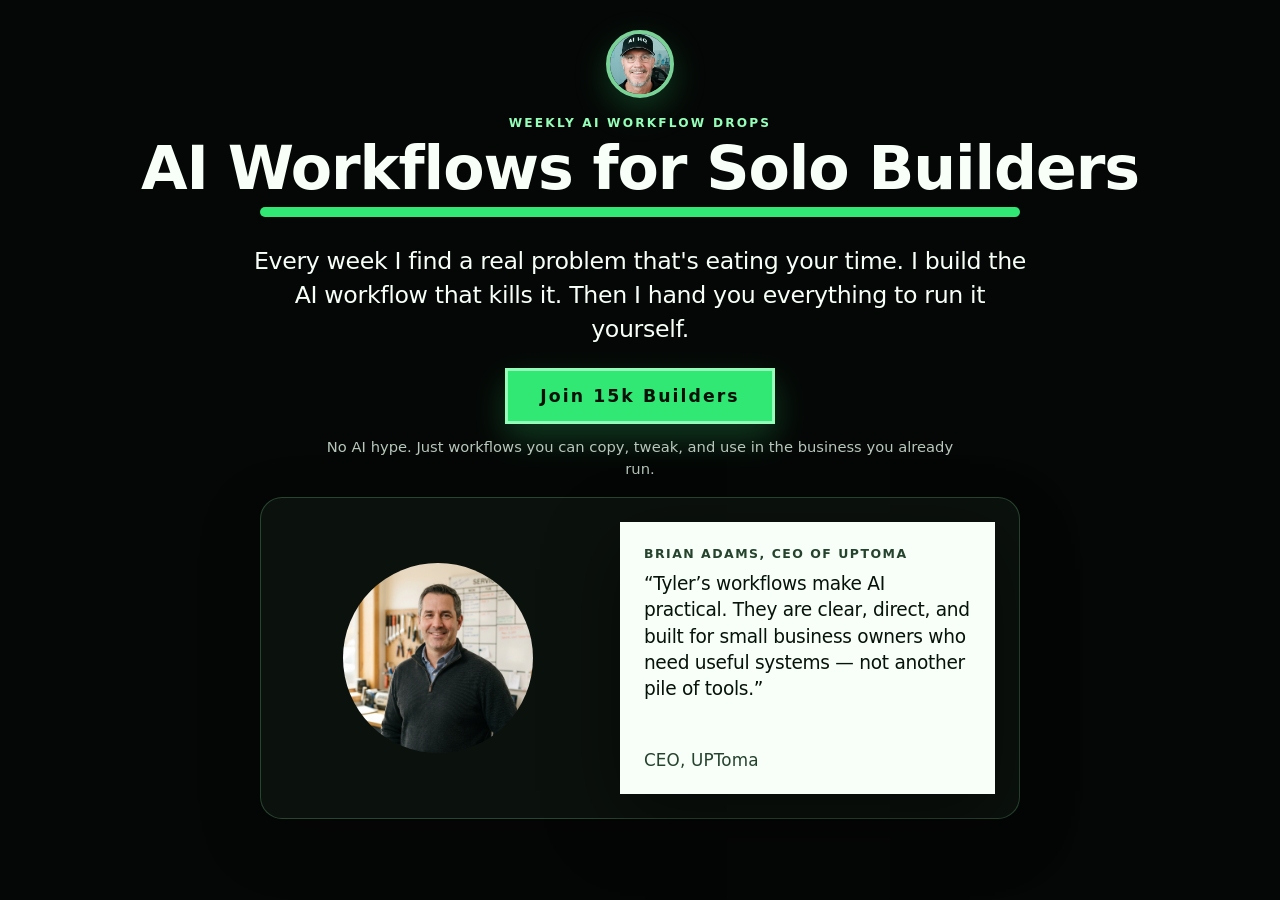
==== commit 9c82b368: "Update homepage subtitle copy" ====
--- a/index.html
+++ b/index.html
@@ -22,11 +22,11 @@
       <p class="eyebrow">Weekly AI workflow drops</p>
       <h1 id="hero-title">AI Workflows for Solo Builders</h1>
       <div class="underline" aria-hidden="true"></div>
-      <p class="subtitle">Every week I find a real problem that's eating an online founder's time, build the AI workflow that kills it, and hand you everything to run it yourself.</p>
+      <p class="subtitle">Every week I find a real problem that's eating your time. I build the AI workflow that kills it. Then I hand you everything to run it yourself.</p>
 
       <button class="cta-button" type="button" data-open-modal>Join 15k Builders</button>
 
-      <p class="microcopy">No AI hype. Just practical workflows you can copy, adapt, and use in the business you already run.</p>
+      <p class="microcopy">No AI hype. Just workflows you can copy, tweak, and use in the business you already run.</p>
     </section>
 
     <section class="testimonial" aria-labelledby="testimonial-title">
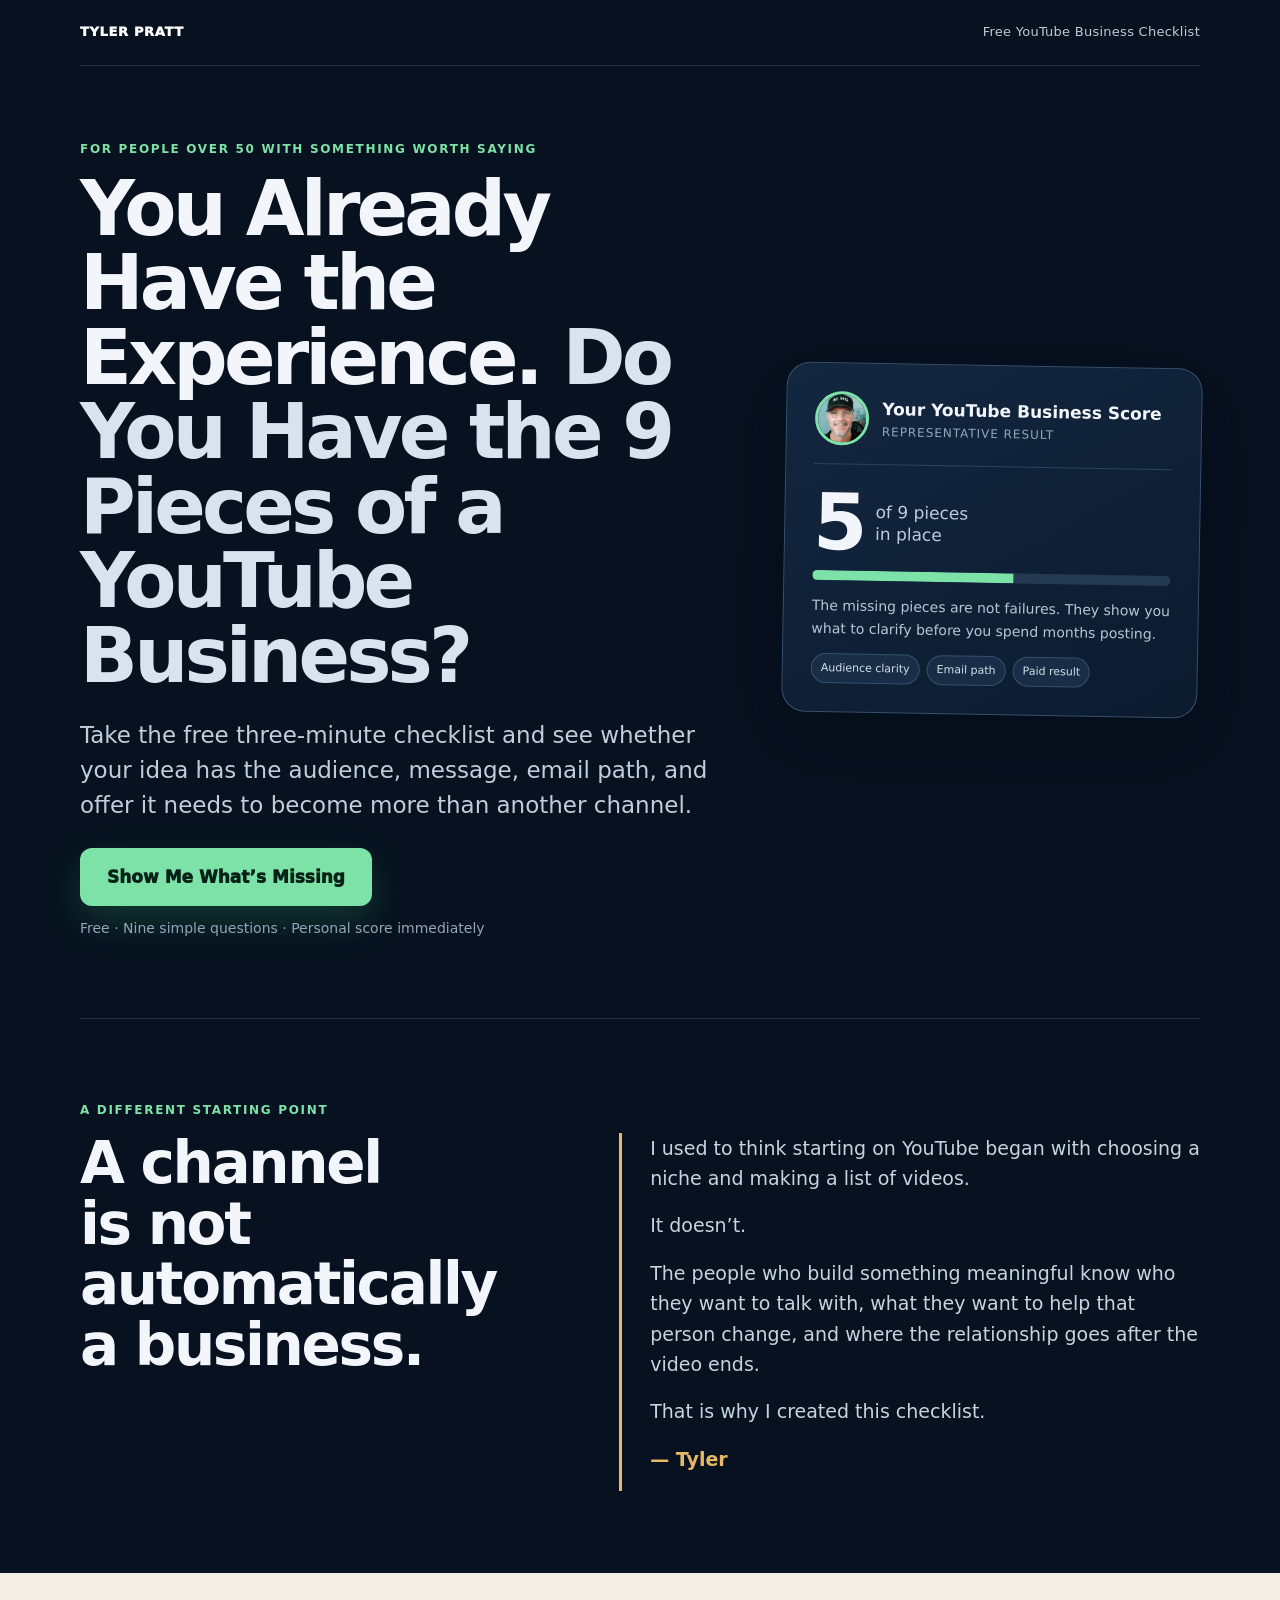
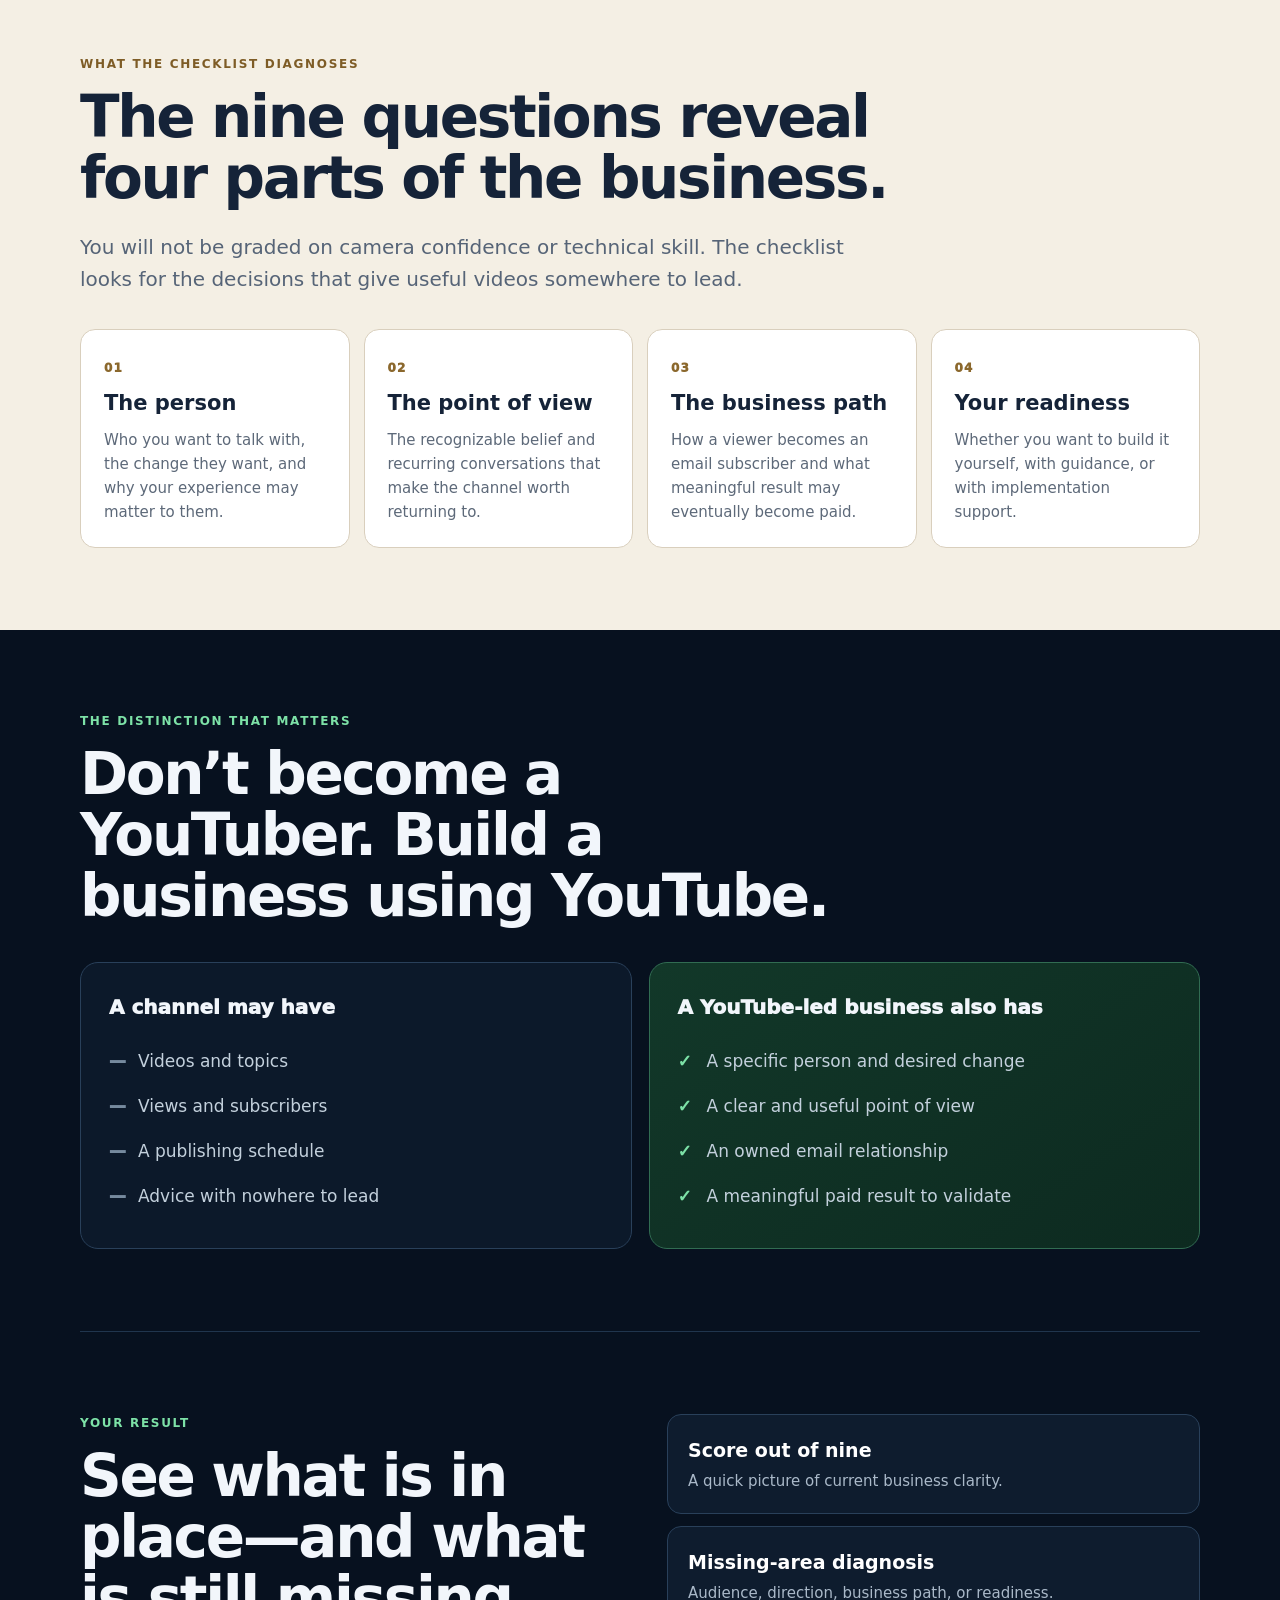
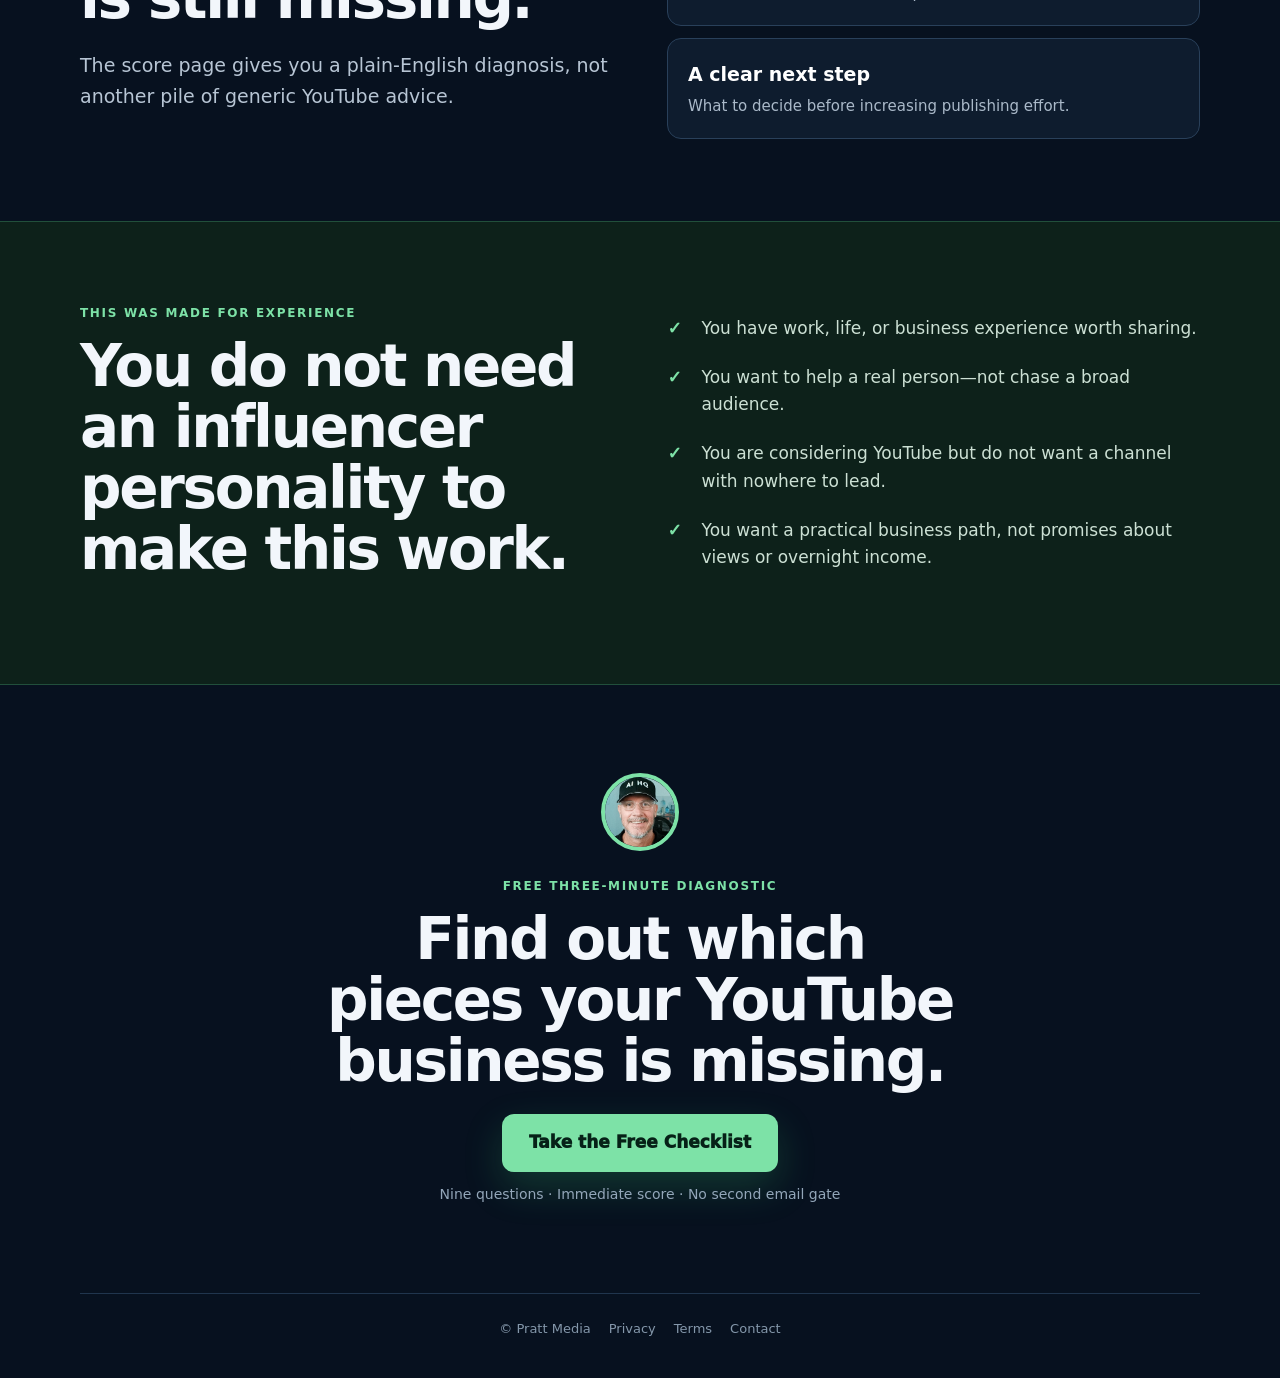
==== commit 37ea7cca: "feat: make checklist the primary lead magnet" ====
--- a/index.html
+++ b/index.html
@@ -1,61 +1,153 @@
 <!doctype html>
 <html lang="en">
 <head>
+  <!-- Google Tag Manager -->
+  <script>(function(w,d,s,l,i){w[l]=w[l]||[];w[l].push({'gtm.start':
+  new Date().getTime(),event:'gtm.js'});var f=d.getElementsByTagName(s)[0],
+  j=d.createElement(s),dl=l!='dataLayer'?'&l='+l:'';j.async=true;j.src=
+  'https://www.googletagmanager.com/gtm.js?id='+i+dl;f.parentNode.insertBefore(j,f);
+  })(window,document,'script','dataLayer','GTM-WGGFJ3PM');</script>
+  <!-- End Google Tag Manager -->
   <meta charset="utf-8" />
   <meta name="viewport" content="width=device-width, initial-scale=1" />
-  <title>AI Workflows for Solo Builders | Tyler Pratt</title>
-  <meta name="description" content="Every week Tyler Pratt finds a real problem eating an online founder's time, builds the AI workflow that solves it, and hands you everything to run it yourself." />
-  <meta property="og:title" content="AI Workflows for Solo Builders" />
-  <meta property="og:description" content="Real AI workflows for the problems eating a solo builder's time — documented and ready to run." />
+  <title>Free YouTube Business Checklist for People Over 50 | Tyler Pratt</title>
+  <meta name="description" content="Take Tyler Pratt's free three-minute YouTube Business Checklist. See whether your experience, audience, message, email path, and offer are connected—or which pieces are still missing." />
+  <meta property="og:title" content="Do You Have the 9 Pieces of a YouTube Business?" />
+  <meta property="og:description" content="A free three-minute checklist for experienced people over 50 who want to build a business using YouTube—not merely another channel." />
   <meta property="og:type" content="website" />
   <meta property="og:url" content="https://tylerpratt.com/" />
   <meta property="og:image" content="https://tylerpratt.com/assets/tyler-ai-hq.png" />
-  <meta name="theme-color" content="#ffffff" />
-  <link rel="icon" href="data:image/svg+xml,%3Csvg xmlns='http://www.w3.org/2000/svg' viewBox='0 0 64 64'%3E%3Crect width='64' height='64' rx='14' fill='%23101418'/%3E%3Cpath d='M14 20h36v8H36v22h-8V28H14z' fill='%23ffde2e'/%3E%3C/svg%3E" />
-  <link rel="stylesheet" href="/styles.css" />
+  <meta name="theme-color" content="#07111f" />
+  <link rel="icon" href="data:image/svg+xml,%3Csvg xmlns='http://www.w3.org/2000/svg' viewBox='0 0 64 64'%3E%3Crect width='64' height='64' rx='14' fill='%2307111f'/%3E%3Cpath d='M14 20h36v8H36v22h-8V28H14z' fill='%237de2a7'/%3E%3C/svg%3E" />
+  <link rel="stylesheet" href="/styles.css?v=blueprint-1" />
 </head>
 <body>
-  <main class="page-shell">
+  <!-- Google Tag Manager (noscript) -->
+  <noscript><iframe src="https://www.googletagmanager.com/ns.html?id=GTM-WGGFJ3PM"
+  height="0" width="0" style="display:none;visibility:hidden"></iframe></noscript>
+  <!-- End Google Tag Manager (noscript) -->
+
+  <header class="site-nav">
+    <a class="brand" href="/" aria-label="Tyler Pratt home">TYLER PRATT</a>
+    <span>Free YouTube Business Checklist</span>
+  </header>
+
+  <main>
     <section class="hero" aria-labelledby="hero-title">
-      <img class="founder-photo" src="/assets/tyler-ai-hq.png" alt="Tyler Pratt wearing an AI HQ hat" />
+      <div class="hero-copy">
+        <p class="eyebrow">For people over 50 with something worth saying</p>
+        <h1 id="hero-title">You Already Have the Experience. <span>Do You Have the 9 Pieces of a YouTube Business?</span></h1>
+        <p class="hero-lede">Take the free three-minute checklist and see whether your idea has the audience, message, email path, and offer it needs to become more than another channel.</p>
+        <button class="primary-cta" type="button" data-open-modal>Show Me What’s Missing</button>
+        <p class="cta-note">Free · Nine simple questions · Personal score immediately</p>
+      </div>
 
-      <p class="eyebrow">Weekly AI workflow drops</p>
-      <h1 id="hero-title">AI Workflows for Solo Builders</h1>
-      <div class="underline" aria-hidden="true"></div>
-      <p class="subtitle">Every week I find a real problem that's eating your time. I build the AI workflow that kills it. Then I hand you everything to run it yourself.</p>
-
-      <button class="cta-button" type="button" data-open-modal>Join 15k Builders</button>
-
-      <p class="microcopy">No AI hype. Just workflows you can copy, tweak, and use in the business you already run.</p>
+      <div class="hero-proof" aria-label="Representative YouTube Business score">
+        <div class="score-top">
+          <img src="/assets/tyler-ai-hq.png" alt="Tyler Pratt" />
+          <div><b>Your YouTube Business Score</b><span>Representative result</span></div>
+        </div>
+        <div class="score-number"><strong>5</strong><span>of 9 pieces<br>in place</span></div>
+        <div class="score-bar"><i></i></div>
+        <p class="score-label">The missing pieces are not failures. They show you what to clarify before you spend months posting.</p>
+        <div class="score-gaps"><span>Audience clarity</span><span>Email path</span><span>Paid result</span></div>
+      </div>
     </section>
 
-    <section class="testimonial" aria-labelledby="testimonial-title">
-      <div class="testimonial-card">
-        <div class="testimonial-image-wrap">
-          <img src="/assets/brian-adams-uptoma.jpeg" alt="Brian Adams, CEO of UPToma" />
-        </div>
-        <div class="quote-card">
-          <p class="quote-kicker">Brian Adams, CEO of UPToma</p>
-          <p id="testimonial-title" class="quote">“Tyler’s workflows make AI practical. They are clear, direct, and built for small business owners who need useful systems — not another pile of tools.”</p>
-          <p class="name">Brian Adams</p>
-          <p class="role">CEO, UPToma</p>
+    <section class="reframe section" aria-labelledby="reframe-title">
+      <div class="section-kicker">A different starting point</div>
+      <div class="reframe-grid">
+        <h2 id="reframe-title">A channel is not automatically a business.</h2>
+        <div class="letter">
+          <p>I used to think starting on YouTube began with choosing a niche and making a list of videos.</p>
+          <p>It doesn’t.</p>
+          <p>The people who build something meaningful know who they want to talk with, what they want to help that person change, and where the relationship goes after the video ends.</p>
+          <p>That is why I created this checklist.</p>
+          <p class="signature">— Tyler</p>
         </div>
       </div>
     </section>
+
+    <section class="cream section full-bleed" aria-labelledby="diagnoses-title">
+      <div class="section-kicker dark">What the checklist diagnoses</div>
+      <h2 id="diagnoses-title">The nine questions reveal four parts of the business.</h2>
+      <p class="section-lede dark-copy">You will not be graded on camera confidence or technical skill. The checklist looks for the decisions that give useful videos somewhere to lead.</p>
+      <div class="diagnostic-grid">
+        <article><span>01</span><h3>The person</h3><p>Who you want to talk with, the change they want, and why your experience may matter to them.</p></article>
+        <article><span>02</span><h3>The point of view</h3><p>The recognizable belief and recurring conversations that make the channel worth returning to.</p></article>
+        <article><span>03</span><h3>The business path</h3><p>How a viewer becomes an email subscriber and what meaningful result may eventually become paid.</p></article>
+        <article><span>04</span><h3>Your readiness</h3><p>Whether you want to build it yourself, with guidance, or with implementation support.</p></article>
+      </div>
+    </section>
+
+    <section class="section" aria-labelledby="contrast-title">
+      <div class="section-kicker">The distinction that matters</div>
+      <h2 id="contrast-title">Don’t become a YouTuber. Build a business using YouTube.</h2>
+      <div class="contrast-grid">
+        <article class="channel-card">
+          <p class="card-label">A channel may have</p>
+          <ul><li>Videos and topics</li><li>Views and subscribers</li><li>A publishing schedule</li><li>Advice with nowhere to lead</li></ul>
+        </article>
+        <article class="business-card">
+          <p class="card-label">A YouTube-led business also has</p>
+          <ul><li>A specific person and desired change</li><li>A clear and useful point of view</li><li>An owned email relationship</li><li>A meaningful paid result to validate</li></ul>
+        </article>
+      </div>
+    </section>
+
+    <section class="result section" aria-labelledby="result-title">
+      <div>
+        <div class="section-kicker">Your result</div>
+        <h2 id="result-title">See what is in place—and what is still missing.</h2>
+        <p>The score page gives you a plain-English diagnosis, not another pile of generic YouTube advice.</p>
+      </div>
+      <ul class="result-list">
+        <li><b>Score out of nine</b><span>A quick picture of current business clarity.</span></li>
+        <li><b>Missing-area diagnosis</b><span>Audience, direction, business path, or readiness.</span></li>
+        <li><b>A clear next step</b><span>What to decide before increasing publishing effort.</span></li>
+      </ul>
+    </section>
+
+    <section class="fit section full-bleed" aria-labelledby="fit-title">
+      <div class="fit-inner">
+        <div>
+          <div class="section-kicker">This was made for experience</div>
+          <h2 id="fit-title">You do not need an influencer personality to make this work.</h2>
+        </div>
+        <ul>
+          <li>You have work, life, or business experience worth sharing.</li>
+          <li>You want to help a real person—not chase a broad audience.</li>
+          <li>You are considering YouTube but do not want a channel with nowhere to lead.</li>
+          <li>You want a practical business path, not promises about views or overnight income.</li>
+        </ul>
+      </div>
+    </section>
+
+    <section class="final-cta section" aria-labelledby="final-title">
+      <img src="/assets/tyler-ai-hq.png" alt="Tyler Pratt" />
+      <p class="eyebrow">Free three-minute diagnostic</p>
+      <h2 id="final-title">Find out which pieces your YouTube business is missing.</h2>
+      <button class="primary-cta" type="button" data-open-modal>Take the Free Checklist</button>
+      <p class="cta-note">Nine questions · Immediate score · No second email gate</p>
+    </section>
   </main>
+
+  <footer class="site-footer">
+    <span>© Pratt Media</span><a href="/privacy">Privacy</a><a href="/terms">Terms</a><a href="mailto:tyler@myaibusinesshq.com">Contact</a>
+  </footer>
 
   <div class="modal-backdrop" data-modal hidden>
     <div class="modal" role="dialog" aria-modal="true" aria-labelledby="modal-title" aria-describedby="modal-copy">
       <button class="close-button" type="button" aria-label="Close popup" data-close-modal>&times;</button>
-      <p class="modal-kicker">Join the weekly workflow list</p>
-      <h2 id="modal-title">Get the next AI workflow.</h2>
-      <p id="modal-copy">Drop your email and I’ll send practical AI workflow breakdowns for online founders and solo builders.</p>
+      <p class="modal-kicker">Your score starts here</p>
+      <h2 id="modal-title">Where should I send your checklist access?</h2>
+      <p id="modal-copy">Enter your email once. You will go directly to the nine questions and receive Tyler’s YouTube business emails. There is no second opt-in.</p>
       <form class="signup-form" id="signup-form">
         <label class="sr-only" for="email">Email address</label>
-        <input id="email" name="email" type="email" inputmode="email" autocomplete="email" placeholder="Email address" required />
-        <button type="submit">Join 15k Builders</button>
+        <input id="email" name="email" type="email" inputmode="email" autocomplete="email" placeholder="Your best email address" required />
+        <button type="submit">Start My Free Checklist</button>
       </form>
-      <p class="form-note" data-form-note>No spam. Practical workflow emails only.</p>
+      <p class="form-note" data-form-note>Free access. Unsubscribe from the emails anytime.</p>
     </div>
   </div>
 
@@ -72,39 +164,30 @@
       document.body.classList.add('modal-open');
       setTimeout(() => emailInput.focus(), 50);
     }
-
     function closeModal() {
       modal.hidden = true;
       document.body.classList.remove('modal-open');
     }
-
     openButtons.forEach((button) => button.addEventListener('click', openModal));
     closeButtons.forEach((button) => button.addEventListener('click', closeModal));
-
-    modal.addEventListener('click', (event) => {
-      if (event.target === modal) closeModal();
-    });
-
-    document.addEventListener('keydown', (event) => {
-      if (event.key === 'Escape' && !modal.hidden) closeModal();
-    });
+    modal.addEventListener('click', (event) => { if (event.target === modal) closeModal(); });
+    document.addEventListener('keydown', (event) => { if (event.key === 'Escape' && !modal.hidden) closeModal(); });
 
     form.addEventListener('submit', async (event) => {
       event.preventDefault();
       const submitButton = form.querySelector('button[type="submit"]');
       const email = String(new FormData(form).get('email') || '').trim();
-      note.textContent = 'Adding you to the daily workflow emails...';
+      note.textContent = 'Opening your checklist…';
       submitButton.disabled = true;
-
       try {
         const response = await fetch('/api/grab', {
           method: 'POST',
           headers: { 'Content-Type': 'application/json' },
-          body: JSON.stringify({ email, source: 'tylerpratt-homepage-daily-emails' }),
+          body: JSON.stringify({ email, source: 'youtube-business-checklist' }),
         });
         const result = await response.json().catch(() => ({}));
         if (!response.ok || !result.ok) throw new Error(result.error || 'Signup failed');
-        window.location.href = '/thank-you.html?lead=1';
+        window.location.href = '/youtube-business-checklist';
       } catch (error) {
         note.textContent = 'Something did not go through. Try again in a second.';
         submitButton.disabled = false;
--- a/styles.css
+++ b/styles.css
@@ -1,360 +1,19 @@
-:root {
-  --bg: #050706;
-  --text: #f7fff8;
-  --muted: #b8c7bc;
-  --soft: #101611;
-  --line: rgba(141, 255, 167, 0.22);
-  --accent: #32e875;
-  --accent-soft: #94ffb8;
-  --shadow: 0 22px 70px rgba(0, 0, 0, 0.44);
-  font-family: Inter, ui-sans-serif, system-ui, -apple-system, BlinkMacSystemFont, "Segoe UI", sans-serif;
+:root{
+  --bg:#07111f;--panel:#0e1c2e;--panel2:#12243a;--line:#29405a;--ink:#f2f6fb;--muted:#acbbcb;
+  --mint:#7de2a7;--mint-dark:#123b2a;--gold:#e7b967;--cream:#f4efe4;--cream-line:#d9cfbd;--dark:#152338;
+  --shadow:0 24px 70px rgba(1,8,18,.35);font-family:Inter,ui-sans-serif,system-ui,-apple-system,BlinkMacSystemFont,"Segoe UI",sans-serif
 }
-
-* { box-sizing: border-box; }
-
-html { scroll-behavior: smooth; }
-
-body {
-  margin: 0;
-  min-height: 100vh;
-  background: var(--bg);
-  color: var(--text);
-}
-
-body.modal-open { overflow: hidden; }
-
-button,
-input { font: inherit; }
-
-.page-shell {
-  width: min(1120px, calc(100% - 32px));
-  margin: 0 auto;
-  padding: clamp(18px, 2.5vw, 30px) 0 24px;
-}
-
-.hero {
-  display: flex;
-  flex-direction: column;
-  align-items: center;
-  text-align: center;
-}
-
-.founder-photo {
-  width: 68px;
-  height: 68px;
-  border-radius: 50%;
-  object-fit: cover;
-  object-position: center 24%;
-  box-shadow: 0 12px 34px rgba(50, 232, 117, 0.22);
-  border: 4px solid rgba(148, 255, 184, 0.82);
-  margin-bottom: 18px;
-}
-
-.eyebrow {
-  margin: 0 0 8px;
-  color: var(--accent-soft);
-  font-size: 0.76rem;
-  font-weight: 850;
-  letter-spacing: 0.18em;
-  text-transform: uppercase;
-}
-
-h1 {
-  max-width: 1010px;
-  margin: 0;
-  font-size: clamp(2.25rem, 4.7vw, 4.15rem);
-  line-height: 1.02;
-  letter-spacing: -0.018em;
-  font-weight: 880;
-}
-
-.underline {
-  width: min(760px, 86%);
-  height: 10px;
-  border-radius: 999px;
-  background: var(--accent);
-  margin: 8px 0 clamp(18px, 2.4vw, 28px);
-}
-
-.subtitle {
-  max-width: 790px;
-  margin: 0;
-  color: var(--text);
-  font-size: clamp(1.1rem, 1.85vw, 1.55rem);
-  line-height: 1.42;
-  letter-spacing: -0.015em;
-}
-
-.cta-button {
-  margin-top: 22px;
-  border: 3px solid var(--accent-soft);
-  background: var(--accent);
-  color: #031007;
-  min-height: 56px;
-  padding: 0 32px;
-  font-size: clamp(0.95rem, 1.45vw, 1.08rem);
-  font-weight: 900;
-  letter-spacing: 0.12em;
-  cursor: pointer;
-  box-shadow: 0 14px 34px rgba(50, 232, 117, 0.24);
-  transition: transform 160ms ease, box-shadow 160ms ease, background 160ms ease;
-}
-
-.cta-button:hover,
-.cta-button:focus-visible {
-  transform: translateY(-2px);
-  background: var(--accent-soft);
-  box-shadow: 0 18px 46px rgba(50, 232, 117, 0.34);
-}
-
-.microcopy {
-  max-width: 640px;
-  margin: 12px auto 0;
-  color: var(--muted);
-  font-size: 0.92rem;
-  line-height: 1.45;
-}
-
-.testimonial {
-  margin-top: 18px;
-  display: flex;
-  justify-content: center;
-}
-
-.testimonial-card {
-  width: min(760px, 100%);
-  display: grid;
-  grid-template-columns: 0.9fr 1.1fr;
-  gap: clamp(16px, 3vw, 28px);
-  align-items: center;
-  border: 1px solid var(--line);
-  border-radius: 22px;
-  padding: clamp(16px, 2.4vw, 24px);
-  background: rgba(13, 19, 15, 0.92);
-  box-shadow: 0 20px 60px rgba(0, 0, 0, 0.28);
-}
-
-.testimonial-image-wrap {
-  aspect-ratio: 1;
-  width: 100%;
-  max-width: 190px;
-  justify-self: center;
-  border-radius: 50%;
-  overflow: hidden;
-  background: var(--soft);
-}
-
-.testimonial-image-wrap img {
-  width: 100%;
-  height: 100%;
-  object-fit: cover;
-  object-position: center;
-}
-
-.quote-card {
-  background: #f7fff8;
-  padding: clamp(18px, 2.4vw, 24px);
-  box-shadow: var(--shadow);
-}
-
-.quote-kicker {
-  margin: 0 0 10px;
-  color: #25432d;
-  font-size: 0.78rem;
-  font-weight: 850;
-  letter-spacing: 0.12em;
-  text-transform: uppercase;
-}
-
-.quote {
-  margin: 0;
-  color: #07120a;
-  font-size: clamp(0.98rem, 1.45vw, 1.16rem);
-  line-height: 1.42;
-  letter-spacing: -0.015em;
-}
-
-.name {
-  margin: 16px 0 3px;
-  font-size: clamp(1.25rem, 2vw, 1.6rem);
-  line-height: 1.1;
-  letter-spacing: -0.04em;
-}
-
-.role {
-  margin: 0;
-  font-size: clamp(0.92rem, 1.4vw, 1.05rem);
-  color: #25432d;
-  letter-spacing: 0.01em;
-}
-
-.modal-backdrop {
-  position: fixed;
-  inset: 0;
-  z-index: 20;
-  display: grid;
-  place-items: center;
-  padding: 20px;
-  background: rgba(0, 0, 0, 0.72);
-  backdrop-filter: blur(8px);
-}
-
-.modal-backdrop[hidden] { display: none; }
-
-.modal {
-  position: relative;
-  width: min(540px, 100%);
-  border-radius: 26px;
-  background: #07120a;
-  color: var(--text);
-  border: 1px solid var(--line);
-  padding: clamp(28px, 5vw, 42px);
-  box-shadow: 0 24px 90px rgba(0, 0, 0, 0.48);
-}
-
-.close-button {
-  position: absolute;
-  top: 14px;
-  right: 16px;
-  width: 42px;
-  height: 42px;
-  border: 0;
-  border-radius: 50%;
-  background: #112017;
-  color: var(--text);
-  font-size: 2rem;
-  line-height: 1;
-  cursor: pointer;
-}
-
-.modal-kicker {
-  margin: 0 0 10px;
-  color: var(--accent-soft);
-  font-size: 0.76rem;
-  font-weight: 850;
-  letter-spacing: 0.18em;
-  text-transform: uppercase;
-}
-
-.modal h2 {
-  margin: 0 0 12px;
-  font-size: clamp(2.1rem, 6vw, 3.4rem);
-  line-height: 0.98;
-  letter-spacing: -0.06em;
-}
-
-.modal p {
-  color: var(--muted);
-  line-height: 1.6;
-}
-
-.signup-form {
-  display: grid;
-  grid-template-columns: 1fr;
-  gap: 12px;
-  margin-top: 22px;
-}
-
-.signup-form input {
-  width: 100%;
-  min-height: 58px;
-  border: 1px solid rgba(148, 255, 184, 0.26);
-  border-radius: 999px;
-  padding: 0 20px;
-  background: #0d130f;
-  color: var(--text);
-  outline: none;
-}
-
-.signup-form input:focus {
-  border-color: var(--accent);
-  box-shadow: 0 0 0 4px rgba(50, 232, 117, 0.24);
-}
-
-.signup-form button {
-  min-height: 58px;
-  border: 0;
-  border-radius: 999px;
-  background: var(--accent);
-  color: #031007;
-  font-weight: 900;
-  cursor: pointer;
-}
-
-.signup-form button:disabled {
-  cursor: wait;
-  opacity: 0.72;
-}
-
-.thank-you-shell {
-  min-height: 100vh;
-  width: min(920px, calc(100% - 32px));
-  margin: 0 auto;
-  display: grid;
-  place-items: center;
-  padding: 48px 0;
-}
-
-.thank-you-card {
-  width: 100%;
-  border: 1px solid var(--line);
-  border-radius: 30px;
-  background: rgba(13, 19, 15, 0.94);
-  box-shadow: 0 24px 90px rgba(0, 0, 0, 0.38);
-  padding: clamp(28px, 6vw, 64px);
-  text-align: center;
-}
-
-.thank-you-card h1 {
-  max-width: 780px;
-  margin: 0 auto;
-  font-size: clamp(2.25rem, 6vw, 4.4rem);
-}
-
-.thank-you-card .underline {
-  margin-left: auto;
-  margin-right: auto;
-}
-
-.thank-you-copy {
-  max-width: 690px;
-  margin: 22px auto 0;
-  color: var(--muted);
-  font-size: clamp(1rem, 1.8vw, 1.2rem);
-  line-height: 1.6;
-}
-
-.thank-you-cta {
-  display: inline-flex;
-  align-items: center;
-  justify-content: center;
-  text-decoration: none;
-}
-
-.form-note {
-  margin: 12px 0 0;
-  font-size: 0.95rem;
-  color: var(--muted);
-}
-
-.sr-only {
-  position: absolute;
-  width: 1px;
-  height: 1px;
-  padding: 0;
-  margin: -1px;
-  overflow: hidden;
-  clip: rect(0, 0, 0, 0);
-  white-space: nowrap;
-  border: 0;
-}
-
-@media (max-width: 760px) {
-  .page-shell { width: min(100% - 24px, 1120px); }
-  h1 { font-size: clamp(2.05rem, 10vw, 3.4rem); }
-  .subtitle { font-size: 1.05rem; }
-  .underline { height: 10px; width: 96%; }
-  .cta-button { width: 100%; padding: 0 18px; letter-spacing: 0.06em; }
-  .testimonial-card { grid-template-columns: 1fr; padding: 16px; }
-  .quote-card { padding: 16px; }
-}
+*{box-sizing:border-box}[hidden]{display:none!important}html{scroll-behavior:smooth}body{margin:0;background:var(--bg);color:var(--ink);font-size:17px;line-height:1.6}body.modal-open{overflow:hidden}button,input{font:inherit}button{appearance:none}a{color:inherit}
+.site-nav{width:min(1120px,calc(100% - 36px));margin:auto;display:flex;align-items:center;justify-content:space-between;padding:22px 0;border-bottom:1px solid #20354d;color:#becbda;font-size:13px}.brand{color:#fff;text-decoration:none;font-weight:950;letter-spacing:.05em}.site-nav span{letter-spacing:.02em}
+main{overflow:hidden}.hero,.section,.site-footer{width:min(1120px,calc(100% - 36px));margin:auto}.hero{display:grid;grid-template-columns:minmax(0,1.12fr) minmax(330px,.72fr);gap:56px;align-items:center;padding:74px 0 78px}.eyebrow,.section-kicker,.modal-kicker{margin:0 0 13px;color:var(--mint);font-size:12px;font-weight:900;letter-spacing:.14em;text-transform:uppercase}.hero h1{font-size:clamp(45px,6vw,76px);line-height:.98;letter-spacing:-.05em;margin:0;max-width:800px;text-wrap:balance}.hero h1 span{color:#d8e3ee}.hero-lede{max-width:730px;color:#c0cddd;font-size:clamp(19px,2.1vw,23px);line-height:1.52;margin:25px 0}.primary-cta{border:0;border-radius:12px;background:var(--mint);color:#062117;min-height:58px;padding:0 27px;font-weight:950;font-size:17px;cursor:pointer;box-shadow:0 15px 38px rgba(53,197,112,.22);transition:transform .16s ease,filter .16s ease}.primary-cta:hover,.primary-cta:focus-visible{transform:translateY(-2px);filter:brightness(1.05)}.primary-cta:focus-visible,.close-button:focus-visible,input:focus-visible{outline:3px solid #fff;outline-offset:3px}.cta-note{color:#93a6b9;font-size:14px;margin:11px 0 0}
+.hero-proof{background:linear-gradient(150deg,#132740,#0c1b2e);border:1px solid #35506d;border-radius:24px;padding:28px;box-shadow:var(--shadow);transform:rotate(1deg)}.score-top{display:flex;align-items:center;gap:13px;border-bottom:1px solid #2a435e;padding-bottom:18px}.score-top img{width:54px;height:54px;object-fit:cover;object-position:center 23%;border-radius:50%;border:3px solid var(--mint)}.score-top b,.score-top span{display:block}.score-top span{color:#93a7bb;font-size:12px;text-transform:uppercase;letter-spacing:.08em}.score-number{display:flex;align-items:center;gap:14px;margin:25px 0 15px}.score-number strong{font-size:78px;line-height:.85;letter-spacing:-.08em}.score-number span{color:#becbda;line-height:1.3}.score-bar{height:10px;background:#243a53;border-radius:99px;overflow:hidden}.score-bar i{display:block;width:56%;height:100%;background:var(--mint)}.score-label{color:#b8c6d4;font-size:14px}.score-gaps{display:flex;gap:7px;flex-wrap:wrap}.score-gaps span{background:#192e46;border:1px solid #34506b;color:#d2deea;border-radius:99px;padding:5px 9px;font-size:11px}
+.section{padding:82px 0}.section h2{font-size:clamp(36px,5vw,58px);line-height:1.05;letter-spacing:-.04em;margin:0 0 22px;max-width:840px;text-wrap:balance}.section-lede{font-size:20px;max-width:780px;color:#b7c6d5}.reframe{border-top:1px solid #20354d}.reframe-grid{display:grid;grid-template-columns:.9fr 1.1fr;gap:64px;align-items:start}.letter{border-left:3px solid var(--gold);padding-left:28px;color:#c7d3df;font-size:19px}.letter p{margin:0 0 17px}.letter .signature{color:var(--gold);font-weight:900}
+.full-bleed{width:auto;max-width:none;padding-left:max(18px,calc((100vw - 1120px)/2));padding-right:max(18px,calc((100vw - 1120px)/2))}.cream{background:var(--cream);color:var(--dark)}.section-kicker.dark{color:#7e5c26}.dark-copy{color:#566477}.diagnostic-grid{display:grid;grid-template-columns:repeat(4,1fr);gap:14px;margin-top:34px}.diagnostic-grid article{background:#fff;border:1px solid var(--cream-line);border-radius:15px;padding:23px}.diagnostic-grid span{color:#8b682d;font-size:12px;font-weight:950;letter-spacing:.1em}.diagnostic-grid h3{font-size:21px;margin:7px 0}.diagnostic-grid p{color:#5d6979;font-size:15px;margin:0}
+.contrast-grid{display:grid;grid-template-columns:1fr 1fr;gap:17px;margin-top:35px}.contrast-grid article{border-radius:18px;padding:28px;border:1px solid var(--line)}.channel-card{background:#0c192a}.business-card{background:linear-gradient(145deg,#123829,#0d2a20);border-color:#316c52!important}.card-label{font-weight:950;font-size:20px;margin:0 0 16px}.contrast-grid ul{list-style:none;padding:0;margin:0}.contrast-grid li{position:relative;padding:9px 0 9px 29px;color:#c3d0dc}.contrast-grid li:before{position:absolute;left:0;font-weight:950}.channel-card li:before{content:'—';color:#768a9e}.business-card li:before{content:'✓';color:var(--mint)}
+.result{display:grid;grid-template-columns:1fr 1fr;gap:54px;align-items:start;border-top:1px solid #20354d}.result>div>p{color:#b7c5d4;font-size:19px}.result-list{list-style:none;padding:0;margin:0;display:grid;gap:12px}.result-list li{background:var(--panel);border:1px solid var(--line);border-radius:14px;padding:20px}.result-list b,.result-list span{display:block}.result-list b{font-size:19px;color:#fff}.result-list span{color:#aab9c9;font-size:15px;margin-top:4px}
+.fit{background:#0d211a;border-top:1px solid #214f3b;border-bottom:1px solid #214f3b}.fit-inner{width:min(1120px,100%);margin:auto;display:grid;grid-template-columns:1fr 1fr;gap:55px}.fit ul{margin:0;padding:0;list-style:none}.fit li{position:relative;padding:11px 0 11px 34px;color:#cce0d4}.fit li:before{content:'✓';position:absolute;left:0;color:var(--mint);font-weight:950}
+.final-cta{text-align:center;padding-top:88px;padding-bottom:88px}.final-cta img{width:78px;height:78px;border-radius:50%;object-fit:cover;object-position:center 24%;border:4px solid var(--mint);margin-bottom:18px}.final-cta h2{margin-left:auto;margin-right:auto;max-width:780px}.site-footer{border-top:1px solid #20354d;padding:25px 0 38px;display:flex;gap:18px;align-items:center;justify-content:center;color:#8497aa;font-size:13px}.site-footer a{text-decoration:none}.site-footer a:hover{color:#fff}
+.modal-backdrop{position:fixed;inset:0;z-index:30;display:grid;place-items:center;padding:20px;background:rgba(1,7,14,.8);backdrop-filter:blur(8px)}.modal{position:relative;width:min(560px,100%);background:#0b192a;border:1px solid #36516d;border-radius:25px;padding:clamp(28px,5vw,43px);box-shadow:0 25px 90px rgba(0,0,0,.55)}.close-button{position:absolute;right:14px;top:14px;width:42px;height:42px;border:0;border-radius:50%;background:#15283e;color:#fff;font-size:30px;line-height:1;cursor:pointer}.modal h2{font-size:clamp(34px,6vw,52px);line-height:1.02;letter-spacing:-.045em;margin:0 0 13px;max-width:460px}.modal>p{color:#adbdcd}.signup-form{display:grid;gap:11px;margin-top:22px}.signup-form input,.signup-form button{min-height:58px;border-radius:11px}.signup-form input{width:100%;border:1px solid #36516d;background:#081321;color:#fff;padding:0 17px}.signup-form button{border:0;background:var(--mint);color:#062117;font-weight:950;cursor:pointer}.signup-form button:disabled{opacity:.65;cursor:wait}.form-note{font-size:13px;margin:11px 0 0!important}.sr-only{position:absolute;width:1px;height:1px;padding:0;margin:-1px;overflow:hidden;clip:rect(0,0,0,0);white-space:nowrap;border:0}
+@media(max-width:850px){.hero{grid-template-columns:1fr;gap:34px;padding:52px 0 60px}.hero-copy{text-align:center}.hero-lede{margin-left:auto;margin-right:auto}.hero-proof{width:min(520px,100%);margin:auto;transform:none}.reframe-grid,.result,.fit-inner{grid-template-columns:1fr;gap:28px}.diagnostic-grid{grid-template-columns:1fr 1fr}.contrast-grid{grid-template-columns:1fr}.site-nav span{display:none}}
+@media(max-width:560px){body{font-size:17px}.site-nav{padding:17px 0}.hero{padding-top:39px}.hero h1{font-size:43px}.hero-lede{font-size:18px}.primary-cta{width:100%;padding:0 16px}.hero-proof{padding:22px}.score-number strong{font-size:68px}.section{padding-top:60px;padding-bottom:60px}.section h2{font-size:37px}.diagnostic-grid{grid-template-columns:1fr}.reframe-grid{gap:20px}.letter{font-size:17px;padding-left:20px}.contrast-grid article{padding:22px}.final-cta img{width:70px;height:70px}.site-footer{flex-wrap:wrap}.modal{padding:31px 22px}.modal h2{font-size:36px;padding-right:25px}}
+@media(prefers-reduced-motion:reduce){*{scroll-behavior:auto!important;transition:none!important}}
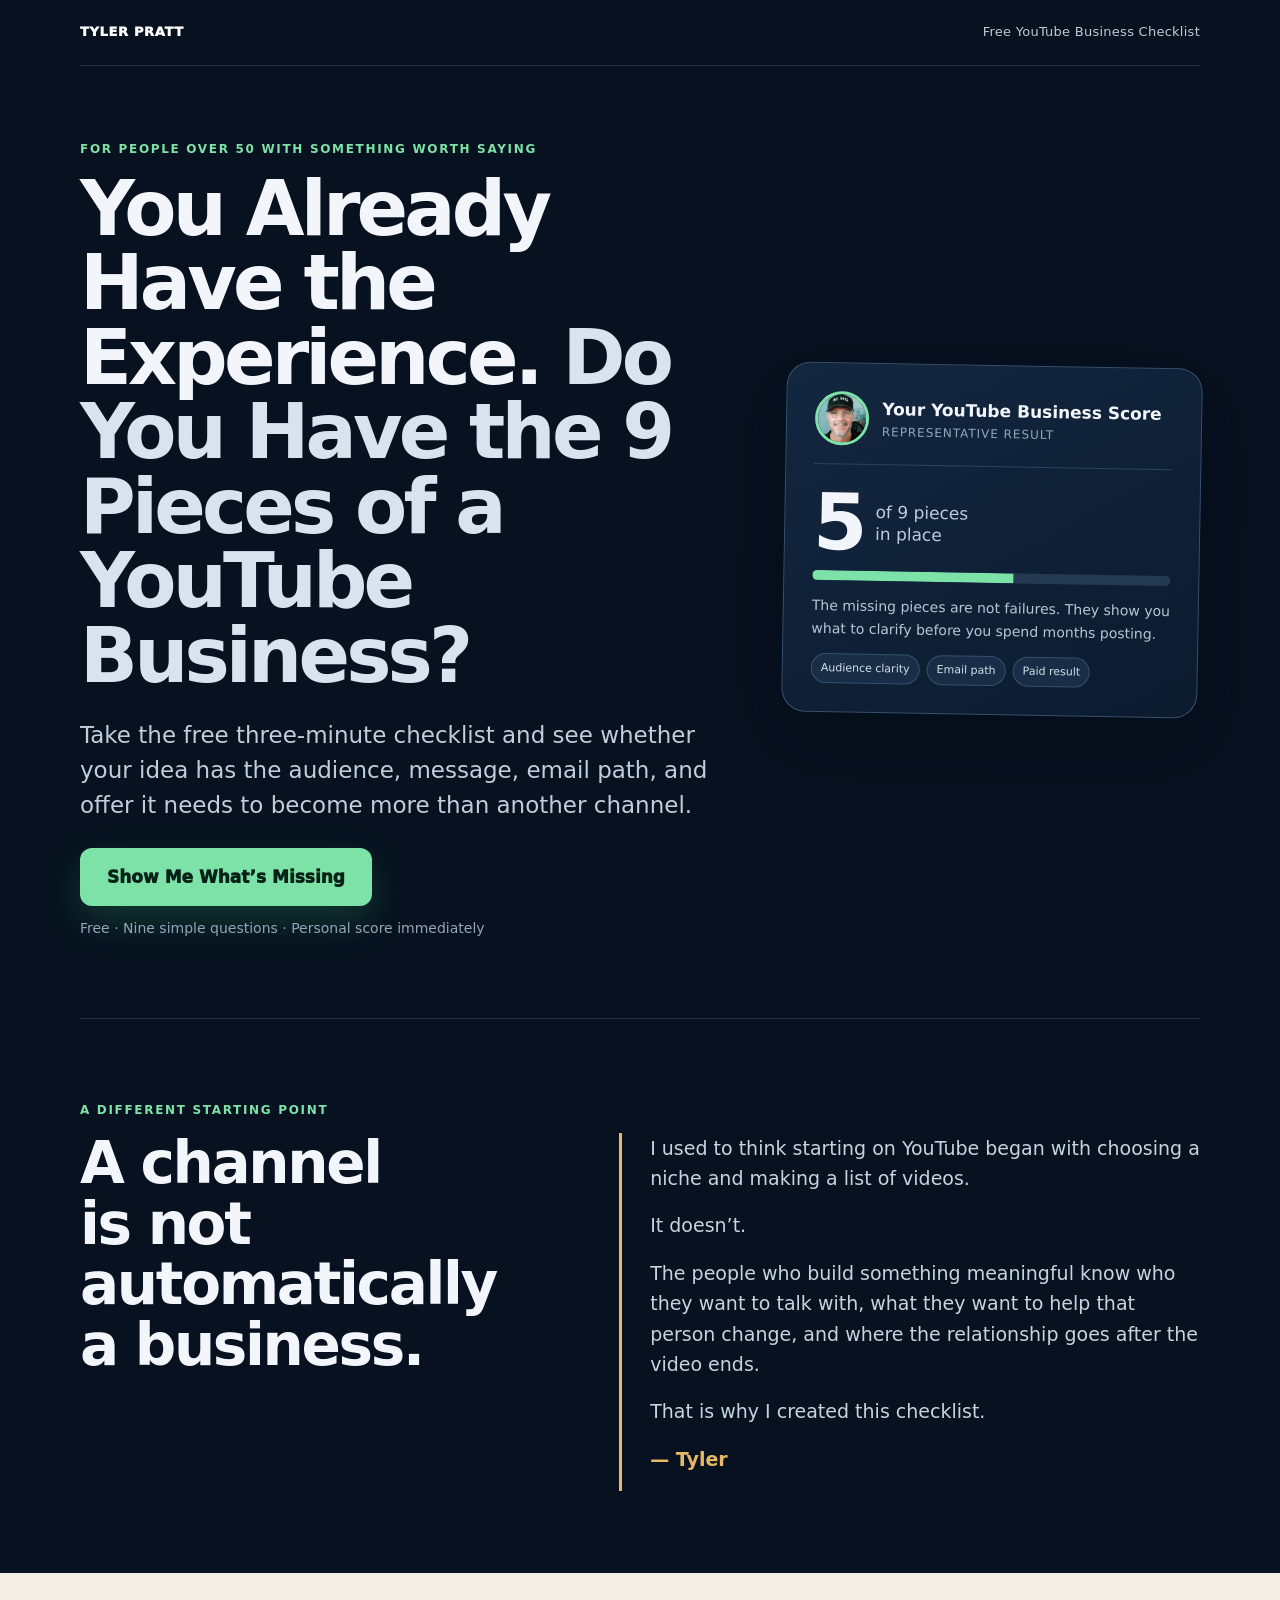
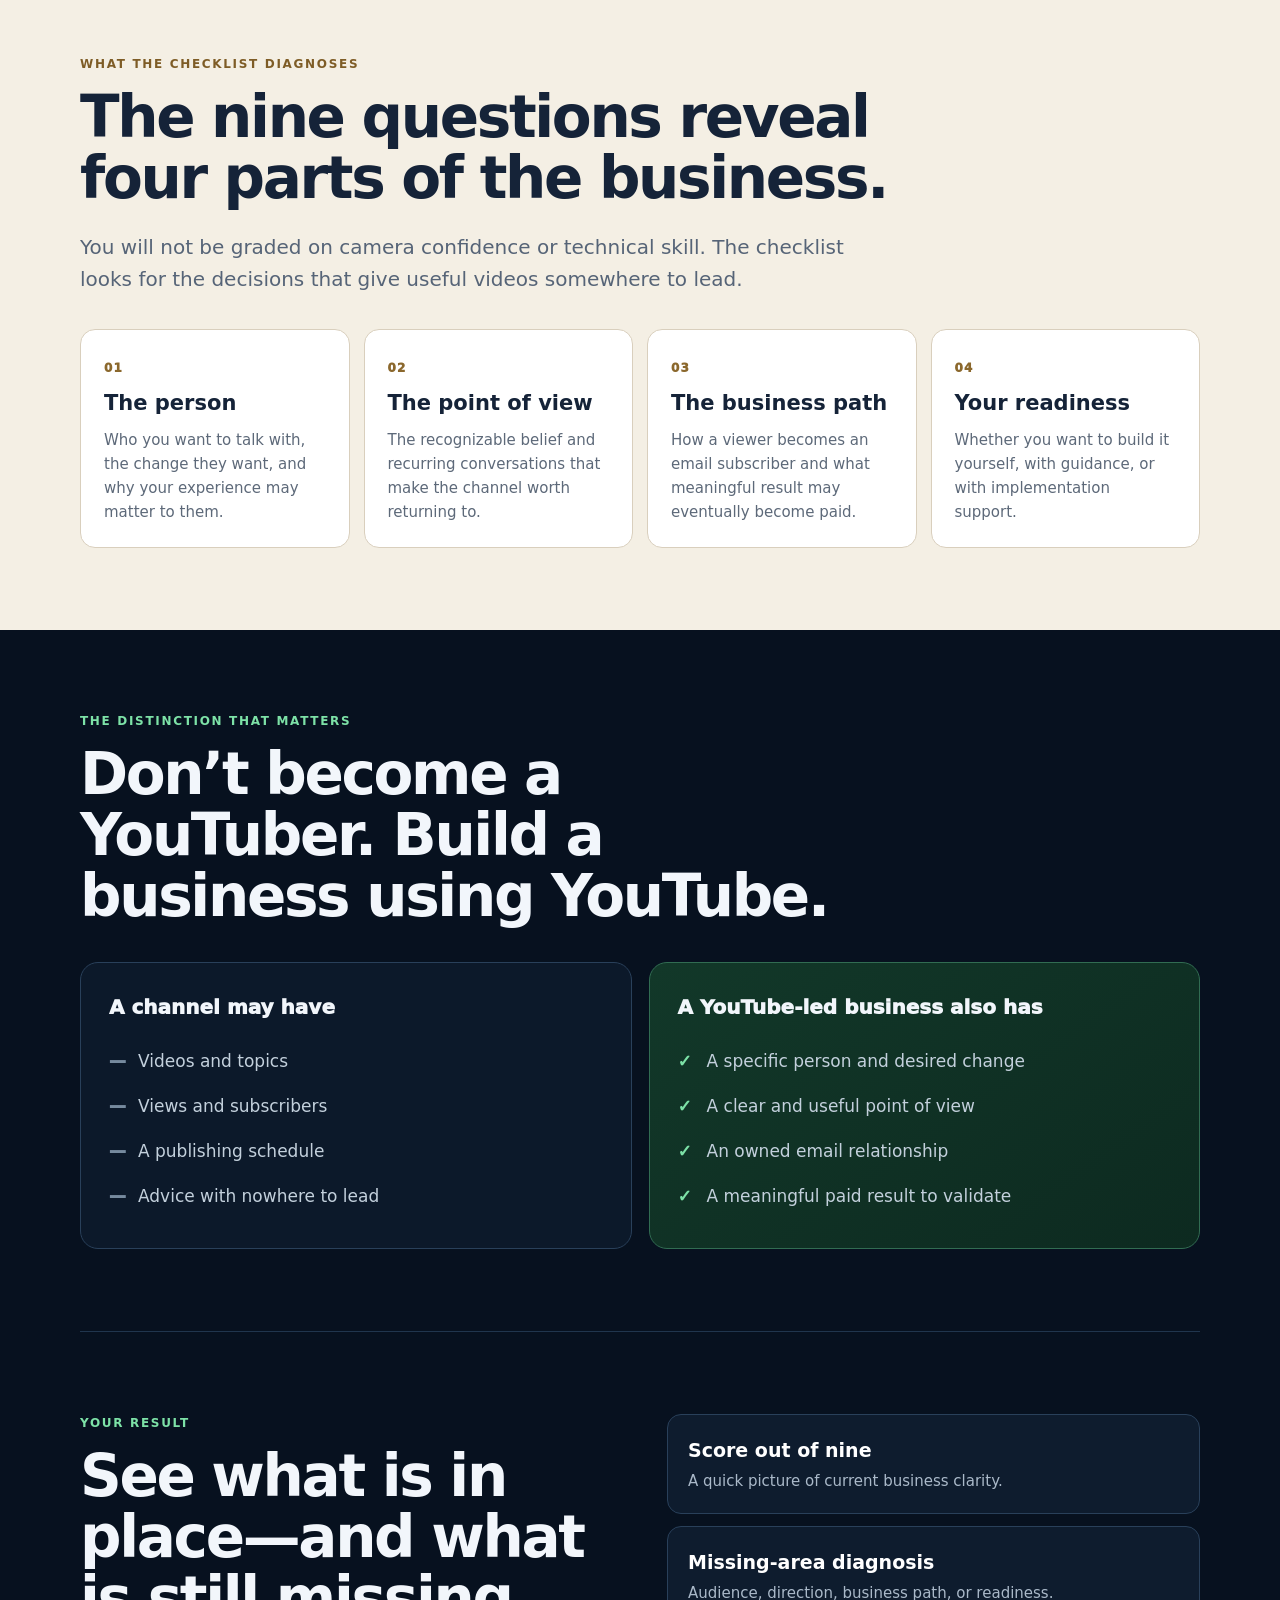
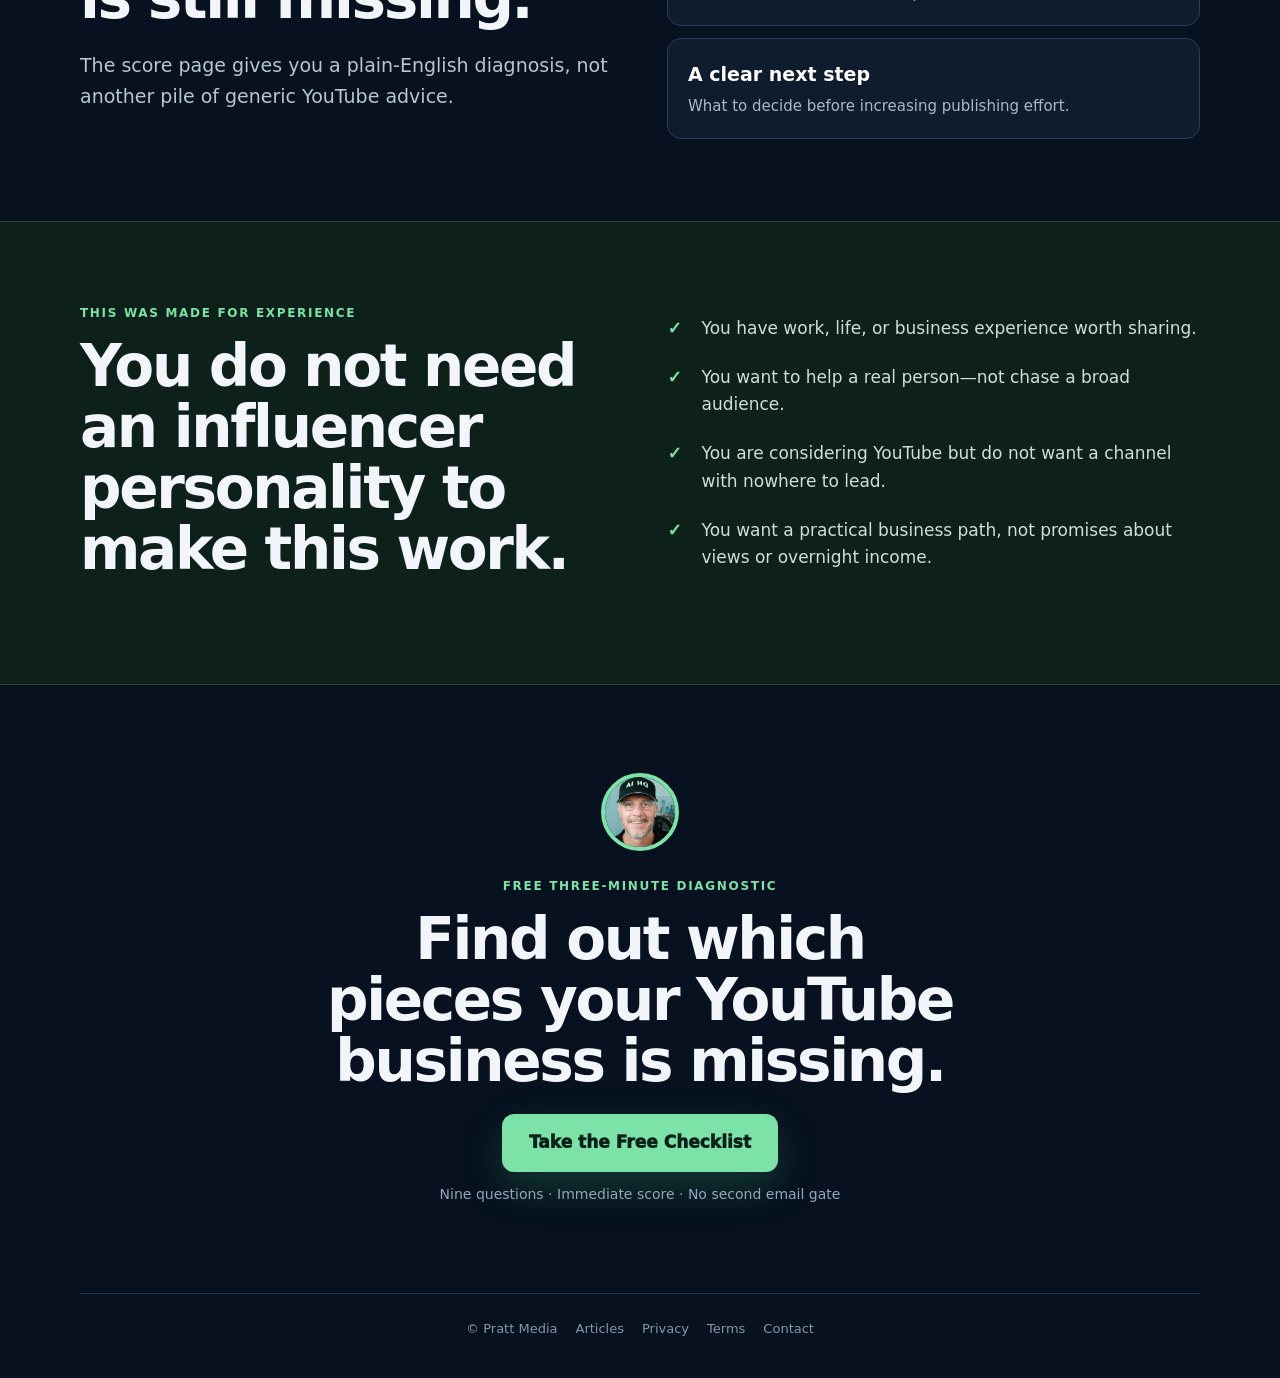
==== commit 435c5b60: "fix: restore articles link in homepage footer" ====
--- a/index.html
+++ b/index.html
@@ -133,7 +133,7 @@
   </main>
 
   <footer class="site-footer">
-    <span>© Pratt Media</span><a href="/privacy">Privacy</a><a href="/terms">Terms</a><a href="mailto:tyler@myaibusinesshq.com">Contact</a>
+    <span>© Pratt Media</span><a href="/articles">Articles</a><a href="/privacy">Privacy</a><a href="/terms">Terms</a><a href="mailto:tyler@myaibusinesshq.com">Contact</a>
   </footer>
 
   <div class="modal-backdrop" data-modal hidden>
